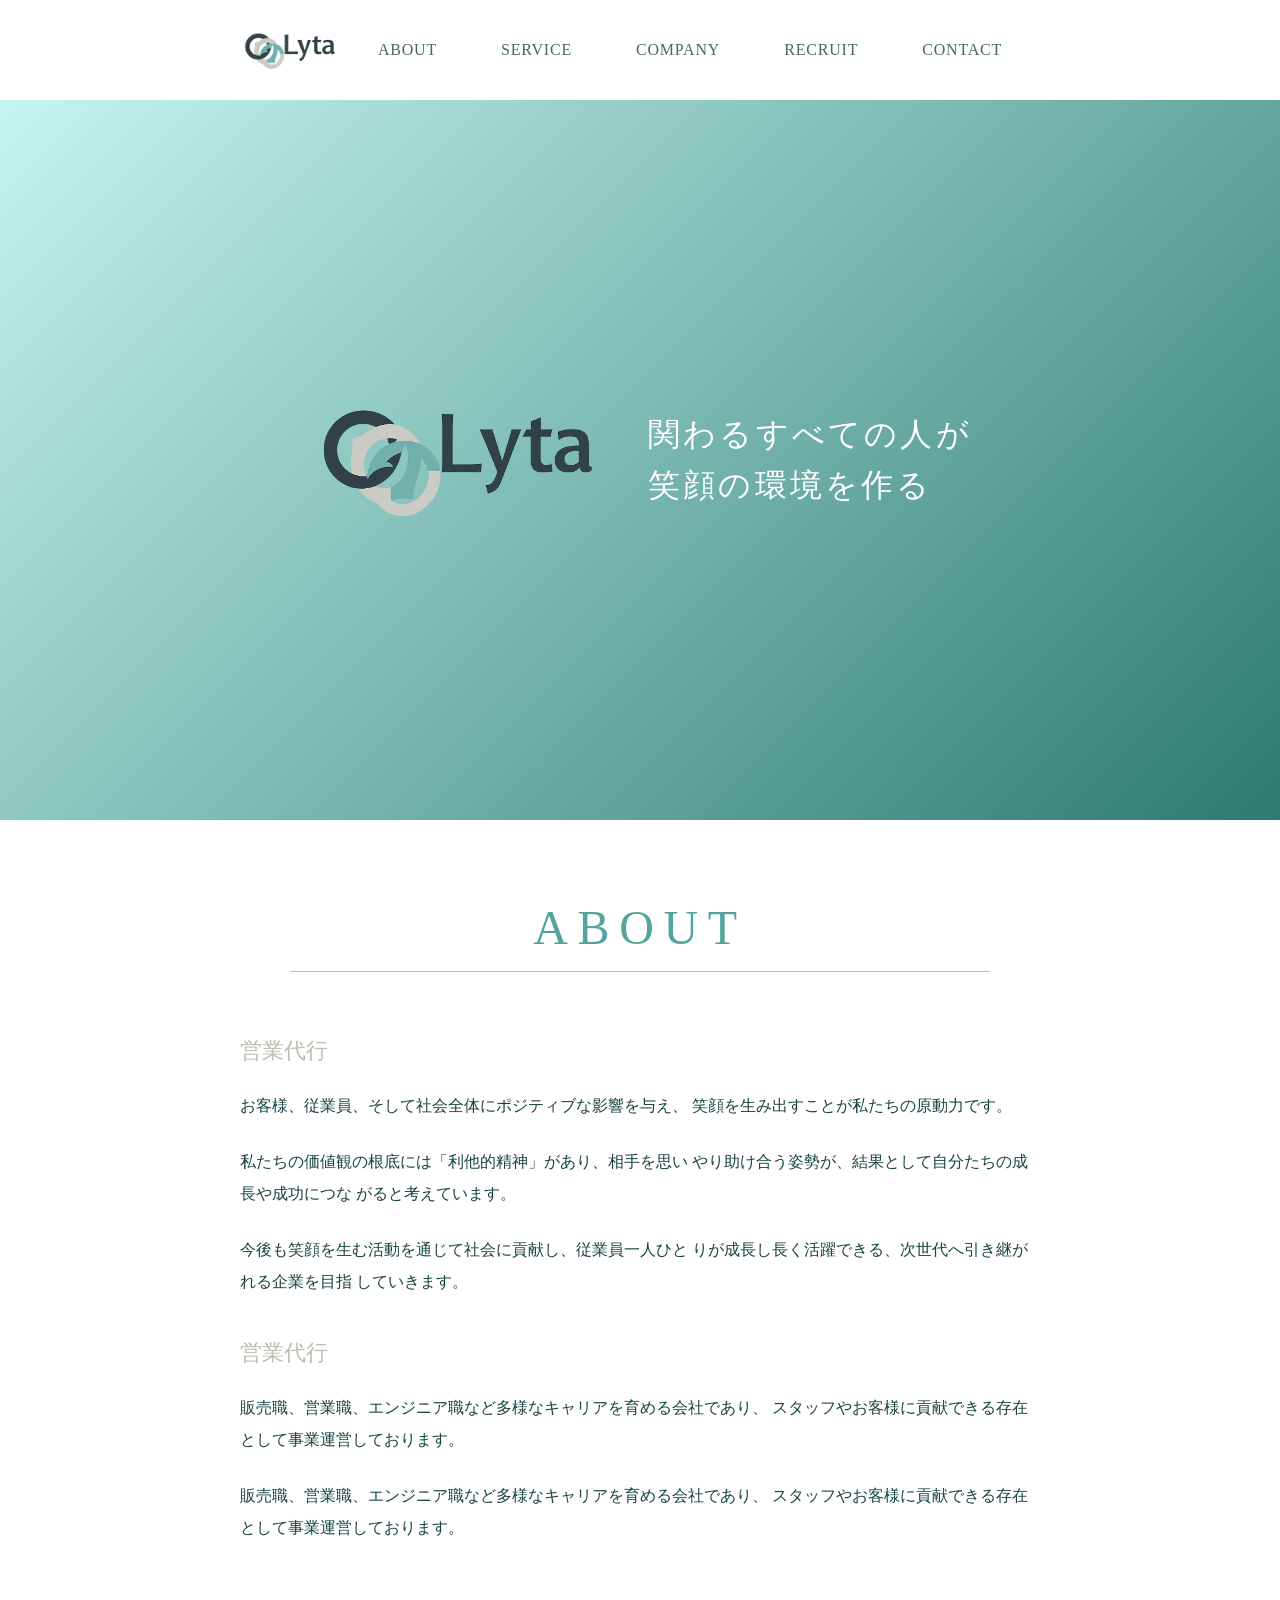
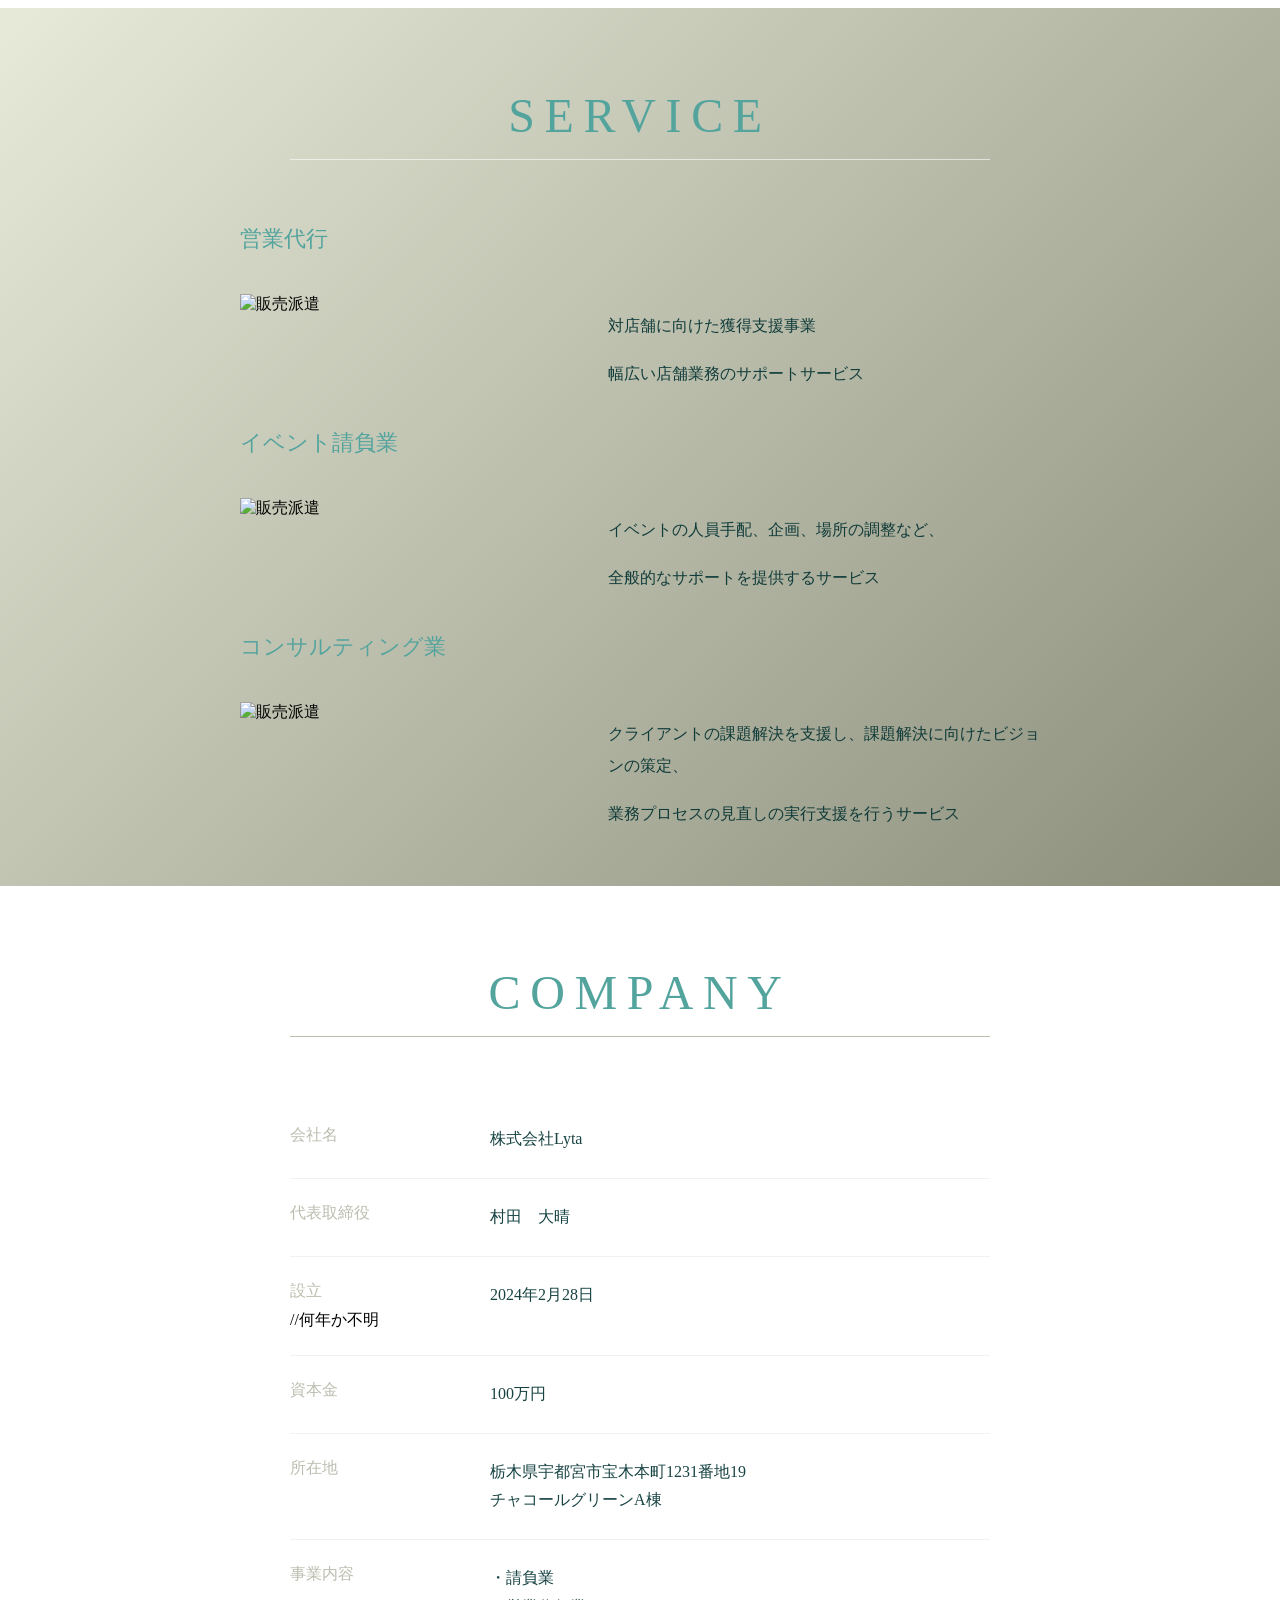
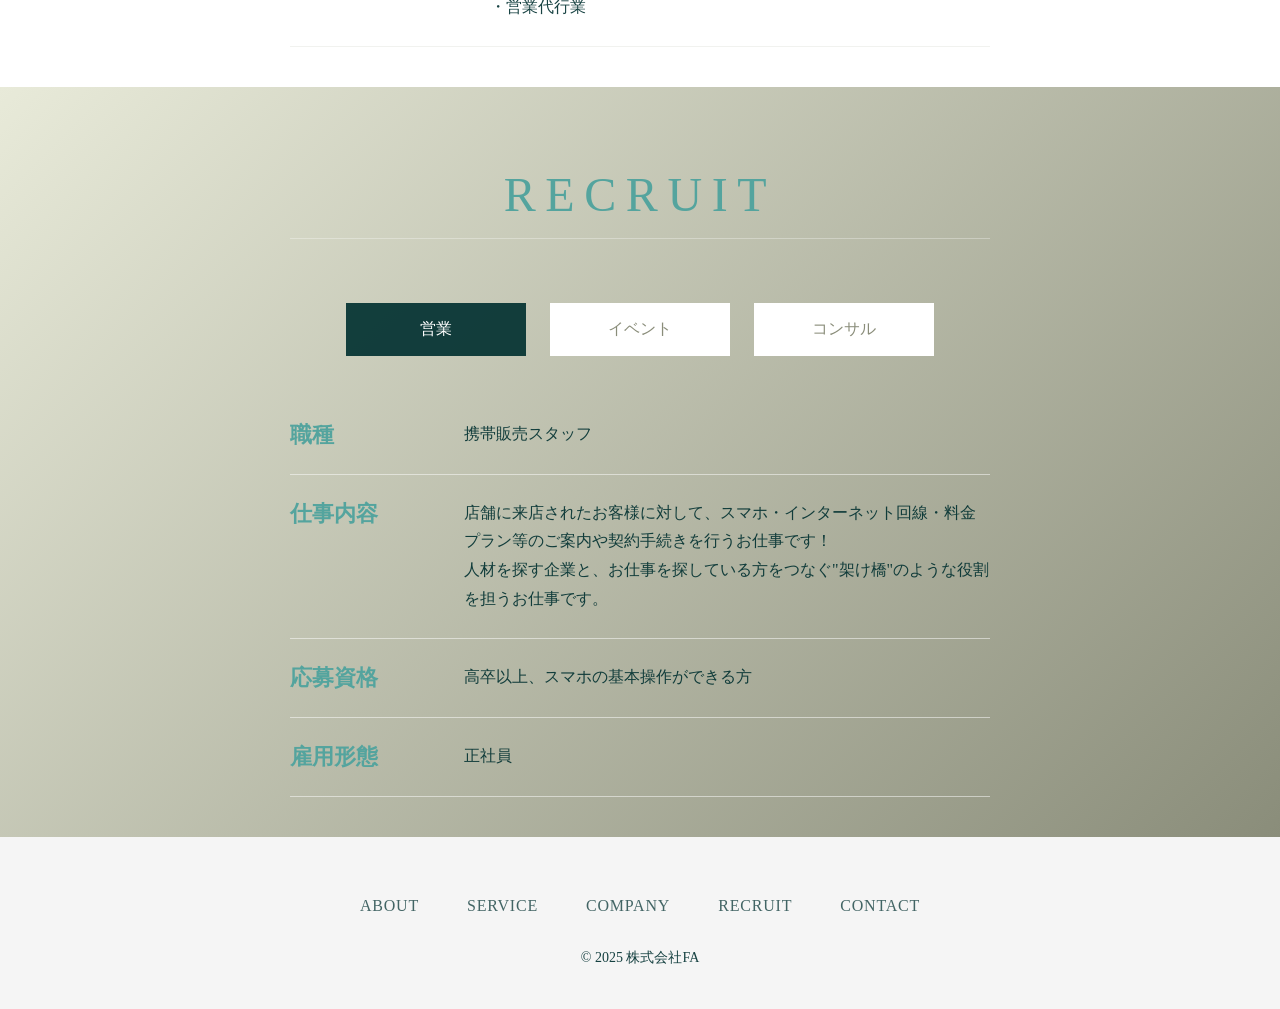
==== mizuki.html @ f55bad41 "色配置は完了 写真未配置 変更点を確認する必要あり" ====
<!DOCTYPE html>
<html lang="ja">

<head>
  <meta charset="UTF-8">
  <meta http-equiv="X-UA-Compatible" content="IE=edge">
  <meta name="viewport" content="width=device-width, initial-scale=1.0">

  <title>LPタイトル</title>
  <meta name="description" content="LPの説明文をここに記載">

  <!-- CSS -->
  <link rel="stylesheet" href="index.css">
  <!-- JS -->
  <script src="js/index.js" defer></script>
  <script src="mizuki.js" defer></script>
</head>

<body>

  <!-- ======================
       Header
  ====================== -->
  <header class="header">
    <div class="header-inner">
      <!-- ロゴ -->
      <div class="header-logo">
        <a href="#">
          <img src="assets/logoLyta.png" alt="FreeAgent">
        </a>
      </div>

      <!-- ナビゲーション -->
      <nav class="header-nav">
        <ul class="nav-list">
          <li><a href="#about">ABOUT</a></li>
          <li><a href="#service">SERVICE</a></li>
          <li><a href="#company">COMPANY</a></li>
          <li><a href="#recruit">RECRUIT</a></li>
          <li><a href="#contact">CONTACT</a></li>
        </ul>
      </nav>

    </div>
    <!-- ハンバーガーボタン（スマホ用） -->
    <button class="hamburger" aria-label="メニュー">
      <span></span>
      <span></span>
      <span></span>
    </button>

  </header>


  <!-- ======================
       Hero Section
       （メンバー担当）
  ====================== -->
  <section class="hero">
    <div class="hero-container">
      <div class="hero-logo">
        <img src="assets/logoLyta.png" alt="Lyta Logo">
      </div>
      <p class="hero-text">
        関わるすべての人が <br>笑顔の環境を作る
      </p>
    </div>
  </section>

  <!-- ======================
       About / Service
       （メンバー担当）
  ====================== -->

  <section class="about" id="about">
    <div class="about-inner">
      <h2 class="about-title">ABOUT</h2>
      <!--メッセージに変更するかも
        それかmessageセクションの追加かも-->
      <span class="about-line"></span>

      <!--company message-->

      <div class="about-text">
        <h3 class="about-subtitle">営業代行</h3>
        <p>
          お客様、従業員、そして社会全体にポジティブな影響を与え、
          笑顔を生み出すことが私たちの原動力です。
        </p>

        <p>
          私たちの価値観の根底には「利他的精神」があり、相手を思い
          やり助け合う姿勢が、結果として自分たちの成長や成功につな
          がると考えています。
        </p>

        <p>
          今後も笑顔を生む活動を通じて社会に貢献し、従業員一人ひと
          りが成長し長く活躍できる、次世代へ引き継がれる企業を目指
          していきます。
        </p>

        <h3 class="about-subtitle">営業代行</h3>
        <!--CEO message
          メッセージ欄はあるが、内容が書かれてになっている-->

        <p>
          販売職、営業職、エンジニア職など多様なキャリアを育める会社であり、
          スタッフやお客様に貢献できる存在として事業運営しております。
        </p>

        <p>
          販売職、営業職、エンジニア職など多様なキャリアを育める会社であり、
          スタッフやお客様に貢献できる存在として事業運営しております。
        </p>

      </div>
  </section>



  <!-- ======================
       Features
       （メンバー担当）
  ====================== -->
  <section class="service" id="service">
    <div class="service-inner">

      <h2 class="service-title">SERVICE</h2>
      <span class="service-line"></span>

      <h3 class="service-subtitle">営業代行</h3>

      <!-- 見出し① -->
      <div class="service-item">
        <div class="service-image">
          <img src="assets/service-sales.jpg" alt="販売派遣">
        </div>
        <div class="service-content">
          <p>対店舗に向けた獲得支援事業</p>
          <p>幅広い店舗業務のサポートサービス</p>
        </div>
      </div>

      <h3 class="service-subtitle">イベント請負業</h3>

      <!-- 販売派遣② -->
      <div class="service-item">
        <div class="service-image">
          <img src="assets/service-sales.jpg" alt="販売派遣">
        </div>
        <div class="service-content">
          <p>イベントの人員手配、企画、場所の調整など、</p>
          <p>全般的なサポートを提供するサービス</p>
        </div>
      </div>

      <h3 class="service-subtitle">コンサルティング業</h3>

      <!-- 販売派遣③ -->
      <div class="service-item">
        <div class="service-image">
          <img src="assets/service-sales.jpg" alt="販売派遣">
        </div>
        <div class="service-content">
          <p>クライアントの課題解決を支援し、課題解決に向けたビジョンの策定、</p>
          <p>業務プロセスの見直しの実行支援を行うサービス</p>
        </div>
      </div>

    </div>
  </section>

  <section class="company" id="company">
    <div class="company-inner">

      <!-- タイトル -->
      <h2 class="company-title">COMPANY</h2>
      <span class="company-line"></span>

      <!-- 会社概要リスト -->
      <dl class="company-list">

        <div class="company-row">
          <dt>会社名</dt>
          <dd>株式会社Lyta</dd>
        </div>

        <div class="company-row">
          <dt>代表取締役</dt>
          <dd>村田　大晴</dd>
        </div>

        <div class="company-row">
          <dt>設立</dt>
          <dd>2024年2月28日</dd> //何年か不明
        </div>

        <div class="company-row">
          <dt>資本金</dt>
          <dd>100万円</dd>
        </div>

        <div class="company-row">
          <dt>所在地</dt>
          <dd>
            栃木県宇都宮市宝木本町1231番地19<br>
            チャコールグリーンA棟
          </dd>
        </div>

        <div class="company-row">
          <dt>事業内容</dt>
          <dd>
            ・請負業<br>
            ・営業代行業
          </dd>
        </div>

      </dl>

    </div>
  </section>




  <!-- ======================
       Flow / Steps
       （メンバー担当）
  ====================== -->
  <section class="recruit" id="recruit">
    <div class="recruit-inner">
      <!-- タイトル -->
      <h2 class="recruit-title">RECRUIT</h2>
      <span class="recruit-line"></span>

      <!-- ボタングループ -->
      <div class="recruit-buttons">
        <button class="recruit-btn is-active" data-target="sales">営業</button>
        <button class="recruit-btn" data-target="coordinator">イベント</button>
        <button class="recruit-btn" data-target="engineer">コンサル</button>
      </div>

      <!-- コンテンツエリア -->
      <div class="recruit-content">
        <!-- 携帯販売スタッフ -->
        <div class="recruit-item is-active" data-content="sales">
          <div class="recruit-info-row">
            <div class="recruit-label">職種</div>
            <div class="recruit-text">携帯販売スタッフ</div>
          </div>
          <div class="recruit-info-row">
            <div class="recruit-label">仕事内容</div>
            <div class="recruit-text">
              店舗に来店されたお客様に対して、スマホ・インターネット回線・料金プラン等のご案内や契約手続きを行うお仕事です！<br>
              人材を探す企業と、お仕事を探している方をつなぐ"架け橋"のような役割を担うお仕事です。
            </div>
          </div>
          <div class="recruit-info-row">
            <div class="recruit-label">応募資格</div>
            <div class="recruit-text">高卒以上、スマホの基本操作ができる方</div>
          </div>
          <div class="recruit-info-row">
            <div class="recruit-label">雇用形態</div>
            <div class="recruit-text">正社員</div>
          </div>
        </div>

        <!-- 人材コーディネーター -->
        <div class="recruit-item" data-content="coordinator">
          <div class="recruit-info-row">
            <div class="recruit-label">職種</div>
            <div class="recruit-text">人材コーディネーター</div>
          </div>
          <div class="recruit-info-row">
            <div class="recruit-label">仕事内容</div>
            <div class="recruit-text">
              企業の「こんな人がほしい！」というニーズをヒアリングし、それに合った弊社の登録スタッフと面談。<br>
              人材を探す企業と、お仕事を探している方をつなぐ"架け橋"のような役割を担うお仕事です。
            </div>
          </div>
          <div class="recruit-info-row">
            <div class="recruit-label">応募資格</div>
            <div class="recruit-text">高卒以上、未経験の方大歓迎</div>
          </div>
          <div class="recruit-info-row">
            <div class="recruit-label">雇用形態</div>
            <div class="recruit-text">正社員</div>
          </div>
        </div>

        <!-- 未経験エンジニア -->
        <div class="recruit-item" data-content="engineer">
          <div class="recruit-info-row">
            <div class="recruit-label">職種</div>
            <div class="recruit-text">未経験エンジニア</div>
          </div>
          <div class="recruit-info-row">
            <div class="recruit-label">仕事内容</div>
            <div class="recruit-text">
              まずは約6か月のエンジニア研修からスタートし、研修終了後は各クライアント先にホームページ制作やシステム開発などのWebエンジニア業務を行っていただきます。
            </div>
          </div>
          <div class="recruit-info-row">
            <div class="recruit-label">応募資格</div>
            <div class="recruit-text">高卒以上、未経験の方大歓迎</div>
          </div>
          <div class="recruit-info-row">
            <div class="recruit-label">雇用形態</div>
            <div class="recruit-text">正社員</div>
          </div>
        </div>
      </div>
    </div>
  </section>


  <!-- ======================
       Contact
  ====================== -->
  <section class="contact" id="contact">
    <form action="php/contact.php" method="post">
      <!-- フォーム要素 -->
    </form>
  </section>


  <!-- ======================
       Footer
  ====================== -->
  <footer class="footer">
    <div class="footer-inner">
      <!-- フッターナビゲーション -->
      <nav class="footer-nav">
        <ul class="footer-nav-list">
          <li><a href="#about">ABOUT</a></li>
          <li><a href="#service">SERVICE</a></li>
          <li><a href="#company">COMPANY</a></li>
          <li><a href="#recruit">RECRUIT</a></li>
          <li><a href="#contact">CONTACT</a></li>
        </ul>
      </nav>
      <!-- コピーライト -->
      <p class="footer-copyright">© 2025 株式会社FA</p>
    </div>
  </footer>


</body>

</html>
---- index.css ----
.header {
    width: 100%;
    background-color: #ffffff;
    position: sticky;
    top: 0;
    z-index: 1000;
}

/* ===== 基本（PC） ===== */
.hamburger {
    display: none;
    background: none;
    border: none;
    cursor: pointer;
    padding: 0;
}

.header-inner {
    max-width: 800px;
    margin: 0 auto;
    padding: 0% 24px;

    display: grid;
    align-items: center;
    grid-template-columns: auto 1fr auto;
}

.header-logo {
    justify-self: start;
}

.header-logo img {
    display: block;
    width: 100px;
    height: auto;
}

.header-nav {
    justify-self: center;
}

.nav-list {
    display: flex;
    align-items: center;
    gap: 0;
    list-style: none;
    margin: 0;
    padding: 0;
}

.nav-list li {
    padding: 0 32px;
}

.nav-list a {
    color: #003030ba;
    text-decoration: none;
    font-size: 16px;
    font-weight: 400;
    letter-spacing: 0.05em;
    transition: color 0.3s ease;
}

.nav-list a:hover {
    color: #000000;
}


.hamburger span {
    display: block;
    width: 24px;
    height: 2px;
    background-color: #003030ba;
    margin: 6px 0;
    transition: all 0.3s ease;
}

.hamburger.is-open span:nth-child(1) {
  transform: translateY(8px) rotate(45deg);
}

.hamburger.is-open span:nth-child(2) {
  opacity: 0;
}

.hamburger.is-open span:nth-child(3) {
  transform: translateY(-8px) rotate(-45deg);
}

/* ===== モバイル対応 ===== */

@media screen and (max-width: 768px) {
    .header-nav {
        display: none;
    }

    .hamburger {
        display: block;
        position: absolute;
        top: 50%;
        right: 24px;
        transform: translateY(-50%);
        z-index: 1000;
    }

    .header-nav.is-open {
        display: block;
        position: absolute;
        top: 100%;
        left: 0;
        width: 100%;
        min-height: calc(100vh - 100%);
        background-color: #ffffff;
        overflow-y: auto;
        z-index: 999;
    }

    .nav-list {
        flex-direction: column;
        gap: 0;
        padding: 0 24px 24px 24px;
        text-align: center;
        align-items: center;
    }

    .nav-list li {
        padding: 0;
        width: 80%;
        border-bottom: 1px solid #003030ba;
    }

    .nav-list li:last-child {
        border-bottom: none;
    }

    .nav-list li a {
        display: block;
        padding: 16px 0;
        transition: color 0.3s ease;
    }

    .nav-list li a:hover {
        color: #000000;
    }
}

/* Global Reset for Margin (Optional but recommended for full width) */
html {
    scroll-behavior: smooth;
}

body {
    margin: 0;
    padding: 0;
}

/* セクションのスクロール位置調整（ヘッダー分のオフセット） */
section {
    scroll-margin-top: 80px;
}

.hero {
    width: 100%;
    /* PC height default */
    height: 80vh;
    /* Gradient Background - approximating the screenshot */
    background: linear-gradient(135deg, #c5f5ef 0%, #2d7a71 100%);

    display: flex;
    justify-content: center;
    align-items: center;
    box-sizing: border-box;
}

.hero-container {
    display: flex;
    align-items: center;
    justify-content: center;
    gap: 40px;
    /* Space between logo and text */
    max-width: 800px;
    width: 100%;
    padding: 0 20px;
}

.hero-logo img {
    display: block;
    width: 300px;
    height: auto;
}


.hero-text {
    color: #fff;
    font-family: "Yu Mincho", "YuMincho", "Hiragino Mincho ProN", serif;
    font-size: 2rem;
    font-weight: 500;
    line-height: 1.6;
    letter-spacing: 0.1em;
}

/* Mobile Logic */
@media screen and (max-width: 768px) {
    .hero {
        height: 40vh;
        /* Request: Mobile 40% height */
    }

    .hero-container {
        flex-direction: row;
        gap: 20px;
        text-align: left;
        align-items: center;
        justify-content: space-between;
    }

    .hero-logo {
        flex: 0 0 auto;
    }

    .hero-logo img {
        width: 200px;
    }

    .hero-text {
        flex: 1;
        font-size: 1.8rem;
    }
}

/* =========================
   About Section
========================= */

.about {
  padding: 40px;
  background-color: #ffffff;
}

.about-inner {
  max-width: 800px;
  margin: 0 auto;
  padding: 0 24px;
}

.about-title {
  font-size: 48px;
  font-weight: 400;
  letter-spacing: 0.2em;
  color: #54a49e;
  margin-bottom: 16px;
  font-family: "Times New Roman", serif;
  text-align: center;
}

.about-line {
  display: block;
  width: 100%;
  max-width: 700px;
  height: 1px;
  background-color: #bbbeaf;
  margin: 0 auto 64px;
}

.about-text p {
  font-size: 16px;
  line-height: 2;
  color: #003030e8;
  margin-bottom: 24px;
}

.about-subtitle {
  font-size: 22px;
  font-weight: 500;
  color: #bbbeaf;
  margin-bottom: 24px;
  margin-top: 40px;
}

/* =========================
   Mobile_about
========================= */

@media screen and (max-width: 768px) {
  .about {
    padding: 20px;
  }

  .about-title {
    font-size: 36px;
  }

  .about-line {
    margin-bottom: 32px;
  }

  .about-text p {
    font-size: 15px;
    line-height: 1.9;
  }

  .about-subtitle {
    font-size: 20px;
    margin-bottom: 20px;
    margin-top: 32px;
  }
}

/* =========================
   SERVICE
========================= */

.service {
  background: linear-gradient(135deg, #e8ead9 0%, #8a8d7a 100%);
  padding: 40px;
}

.service-inner {
  max-width: 800px;
  margin: 0 auto;
  padding: 0 24px;
}

/* SERVICE タイトル */
.service-title {
  font-size: 48px;
  font-family: "Times New Roman", serif;
  font-weight: 400;
  letter-spacing: 0.2em;
  color: #54a49e;
  margin-bottom: 16px;
  text-align: center;
}

/* タイトル直下の細い線（重要） */
.service-line {
  display: block;
  width: 100%;
  max-width: 700px;
  height: 1px;
  background-color: rgba(255, 255, 255, 0.6);
  margin: 0 auto 64px;
}

/* サブタイトル */
.service-subtitle {
  font-size: 22px;
  font-weight: 500;
  color: #54a49e;
  margin-bottom: 40px;
}

/* =========================
   テキストブロック
========================= */

.service-item {
  display: flex;
  align-items: flex-start;
  gap: 48px;
}

/* 画像 */
.service-image {
  flex: 0 0 320px;
}

.service-image img {
  width: 100%;
  height: auto;
  display: block;
}

/* テキスト */
.service-content {
  color: #003030e8;
}

.service-content p {
  font-size: 16px;
  line-height: 2;
  margin-bottom: 16px;
}

/* =========================
   Mobile_service
========================= */

@media screen and (max-width: 768px) {
  .service {
    padding: 20px;
  }

  .service-title {
    font-size: 36px;
  }

  .service-line {
    margin-bottom: 32px;
  }

  .service-subtitle {
    font-size: 20px;
    margin-bottom: 24px;
  }

  .service-item {
    flex-direction: column;
    gap: 24px;
  }

  .service-image {
    flex: none;
    width: 100%;
  }

  .service-content p {
    font-size: 15px;
    line-height: 1.9;
  }
}

/* =========================
   Company Section
========================= */

.company {
  background-color: #ffffff;
  padding: 40px;
}

.company-inner {
  max-width: 800px;
  margin: 0 auto;
  padding: 0 24px;
}

/* タイトル */
.company-title {
  font-size: 48px;
  font-family: "Times New Roman", serif;
  font-weight: 400;
  letter-spacing: 0.2em;
  color: #54a49e;
  margin-bottom: 16px;
  text-align: center;
}

/* タイトル下の線 */
.company-line {
  display: block;
  width: 100%;
  max-width: 700px;
  height: 1px;
  background-color: #bbbeaf;
  margin: 0 auto 64px;
}

/* 会社概要リスト */
.company-list {
  margin: 0 auto;
  padding: 0;
  max-width: 700px;
}

.company-row {
  display: grid;
  grid-template-columns: 200px 1fr;
  padding: 24px 0;
  border-bottom: 1px solid rgba(187, 190, 175, 0.2);
}

.company-row dt {
  color: #bbbeaf;
  font-weight: 500;
}

.company-row dd {
  margin: 0;
  line-height: 1.8;
  color: #003030e8;
}

/* =========================
   Mobile_company
========================= */
@media screen and (max-width: 768px) {
  .company {
    padding: 20px;
  }

  .company-title {
    font-size: 36px;
  }

  .company-line {
    margin-bottom: 40px;
  }

  .company-row {
    grid-template-columns: 1fr;
    gap: 8px;
  }

  .company-row dt {
    font-size: 14px;
  }

  .company-row dd {
    font-size: 15px;
  }
}

/* =========================
   Recruit Section
========================= */

.recruit {
  background: linear-gradient(135deg, #e8ead9 0%, #8a8d7a 100%);
  padding: 40px;
}

.recruit-inner {
  max-width: 800px;
  margin: 0 auto;
  padding: 0 24px;
}

/* タイトル */
.recruit-title {
  font-size: 48px;
  font-family: "Times New Roman", serif;
  font-weight: 400;
  letter-spacing: 0.2em;
  color: #54a49e;
  margin-bottom: 16px;
  text-align: center;
}

/* タイトル下の線 */
.recruit-line {
  display: block;
  width: 100%;
  max-width: 700px;
  height: 1px;
  background-color: rgba(255, 255, 255, 0.3);
  margin: 0 auto 64px;
}

/* ボタングループ */
.recruit-buttons {
  display: flex;
  justify-content: center;
  gap: 24px;
  margin-bottom: 64px;
}

/* ボタン共通スタイル */
.recruit-btn {
  padding: 16px 32px;
  font-size: 16px;
  font-weight: 500;
  border: none;
  cursor: pointer;
  transition: all 0.3s ease;
  background-color: #ffffff;
  color: #8a8d7a;
  min-width: 180px;
}

.recruit-btn:hover {
  opacity: 0.8;
}

/* アクティブなボタン */
.recruit-btn.is-active {
  background-color: #003030e8;
  color: #ffffff;
}

/* コンテンツエリア */
.recruit-content {
  color: #003030e8;
  max-width: 700px;
  margin: 0 auto;
}

/* 各職種コンテンツ（デフォルトで非表示） */
.recruit-item {
  display: none;
}

/* アクティブなコンテンツ */
.recruit-item.is-active {
  display: block;
}

/* 情報行 */
.recruit-info-row {
  display: grid;
  grid-template-columns: 150px 1fr;
  padding: 24px 0;
  border-bottom: 1px solid rgba(255, 255, 255, 0.5);
  gap: 24px;
}

.recruit-info-row:first-child {
  padding-top: 0;
}

.recruit-label {
  font-weight: 700;
  font-size: 22px;
  color: #54a49e;
}

.recruit-text {
  line-height: 1.8;
  color: #003030e8;
}

/* =========================
   Mobile_recruit
========================= */
@media screen and (max-width: 768px) {
  .recruit {
    padding: 20px;
  }

  .recruit-title {
    font-size: 36px;
  }

  .recruit-line {
    margin-bottom: 40px;
  }

  .recruit-buttons {
    flex-wrap: wrap;
    gap: 12px;
    margin-bottom: 40px;
  }

  .recruit-btn {
    flex: 1;
    min-width: auto;
    font-size: 13px;
    padding: 12px 16px;
  }

  .recruit-info-row {
    grid-template-columns: 1fr;
    gap: 8px;
    padding: 20px 0;
  }

  .recruit-label {
    font-size: 18px;
  }

  .recruit-text {
    font-size: 15px;
  }
}

.contact {}

/* =========================
   Footer Section
========================= */

.footer {
  background-color: #f5f5f5;
  padding: 60px 0 40px;
}

.footer-inner {
  max-width: 800px;
  margin: 0 auto;
  padding: 0 24px;
  text-align: center;
}

/* フッターナビゲーション */
.footer-nav {
  margin-bottom: 32px;
}

.footer-nav-list {
  display: flex;
  justify-content: center;
  align-items: center;
  gap: 48px;
  list-style: none;
  margin: 0;
  padding: 0;
}

.footer-nav-list a {
  color: #003030ba;
  text-decoration: none;
  font-size: 16px;
  font-weight: 500;
  letter-spacing: 0.05em;
  transition: opacity 0.3s ease;
}

.footer-nav-list a:hover {
  opacity: 0.7;
}

/* コピーライト */
.footer-copyright {
  color: #003030e8;
  font-size: 14px;
  margin: 0;
  line-height: 1.6;
}

/* =========================
   Mobile_footer
========================= */
@media screen and (max-width: 768px) {
  .footer {
    padding: 20px 0 20px;
  }

  .footer-nav-list {
    flex-direction: column;
    gap: 20px;
  }

  .footer-nav-list a {
    font-size: 15px;
  }

  .footer-copyright {
    font-size: 13px;
  }
}
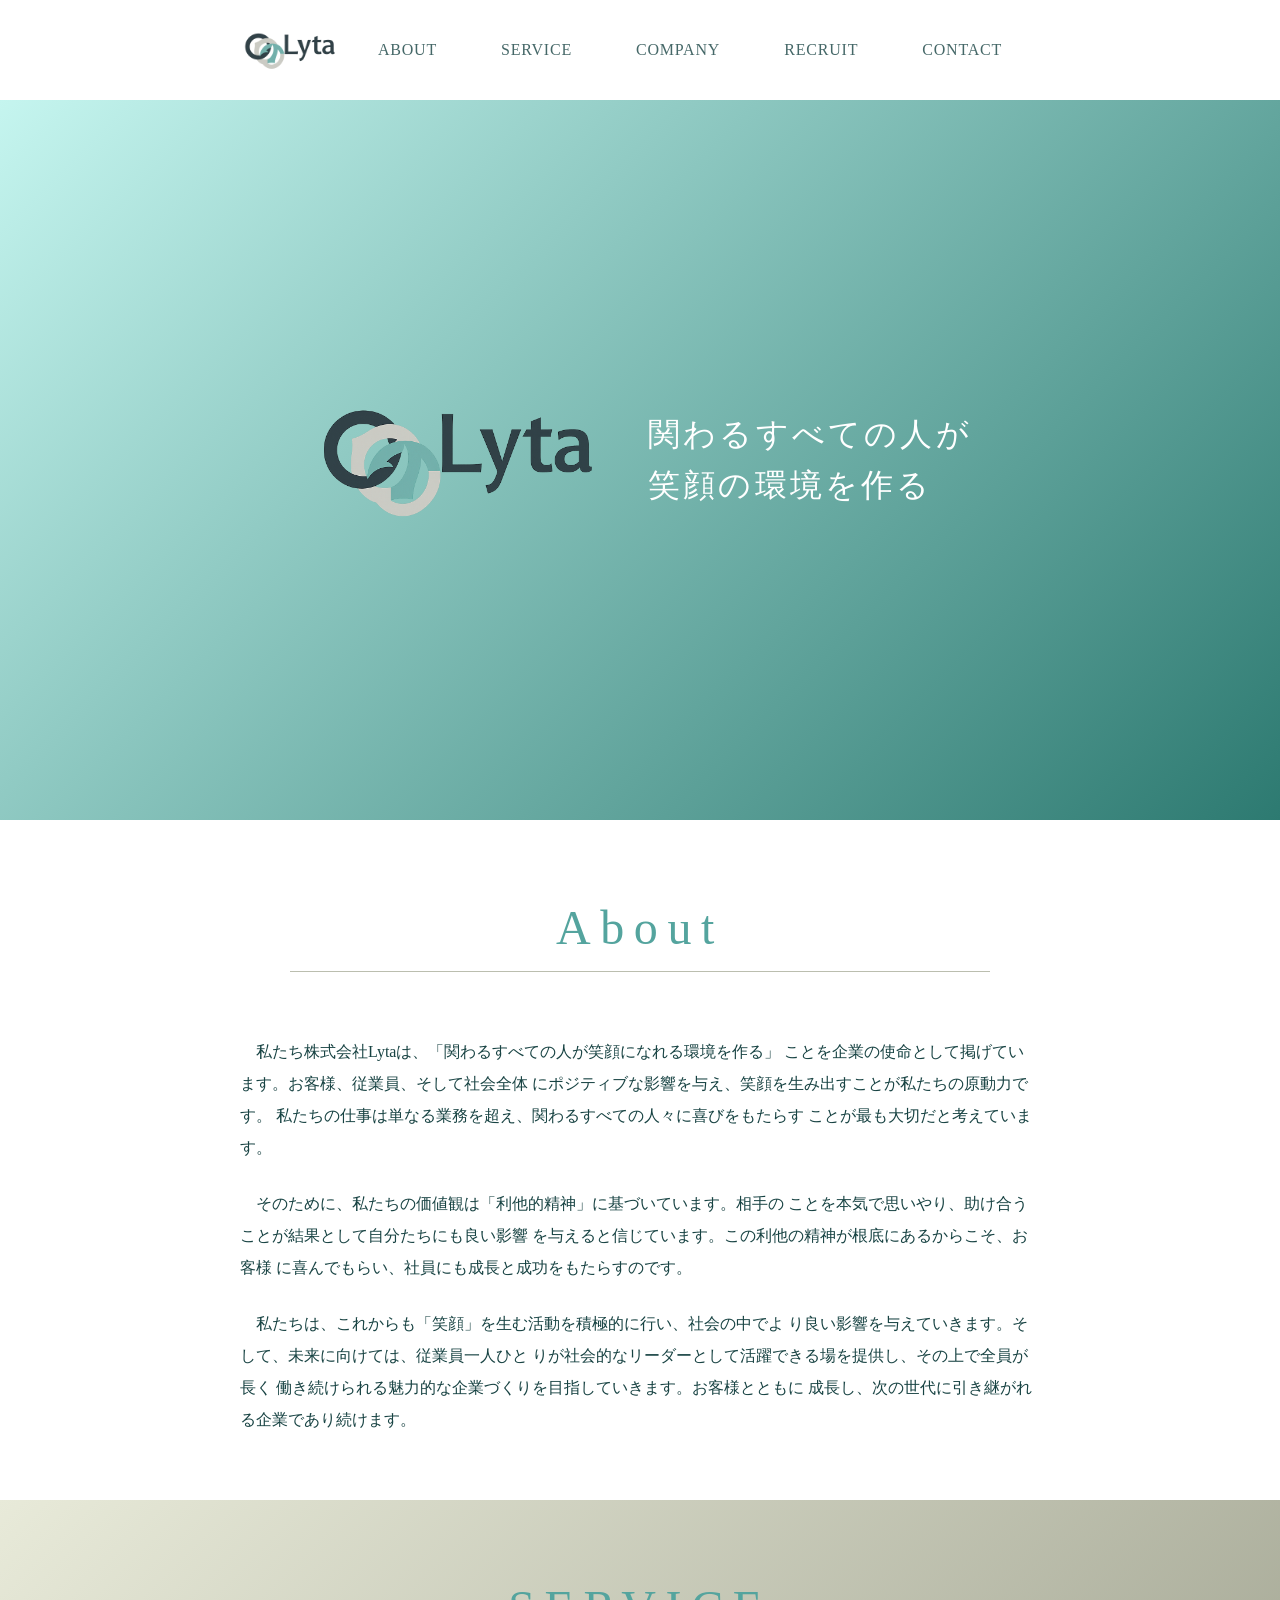
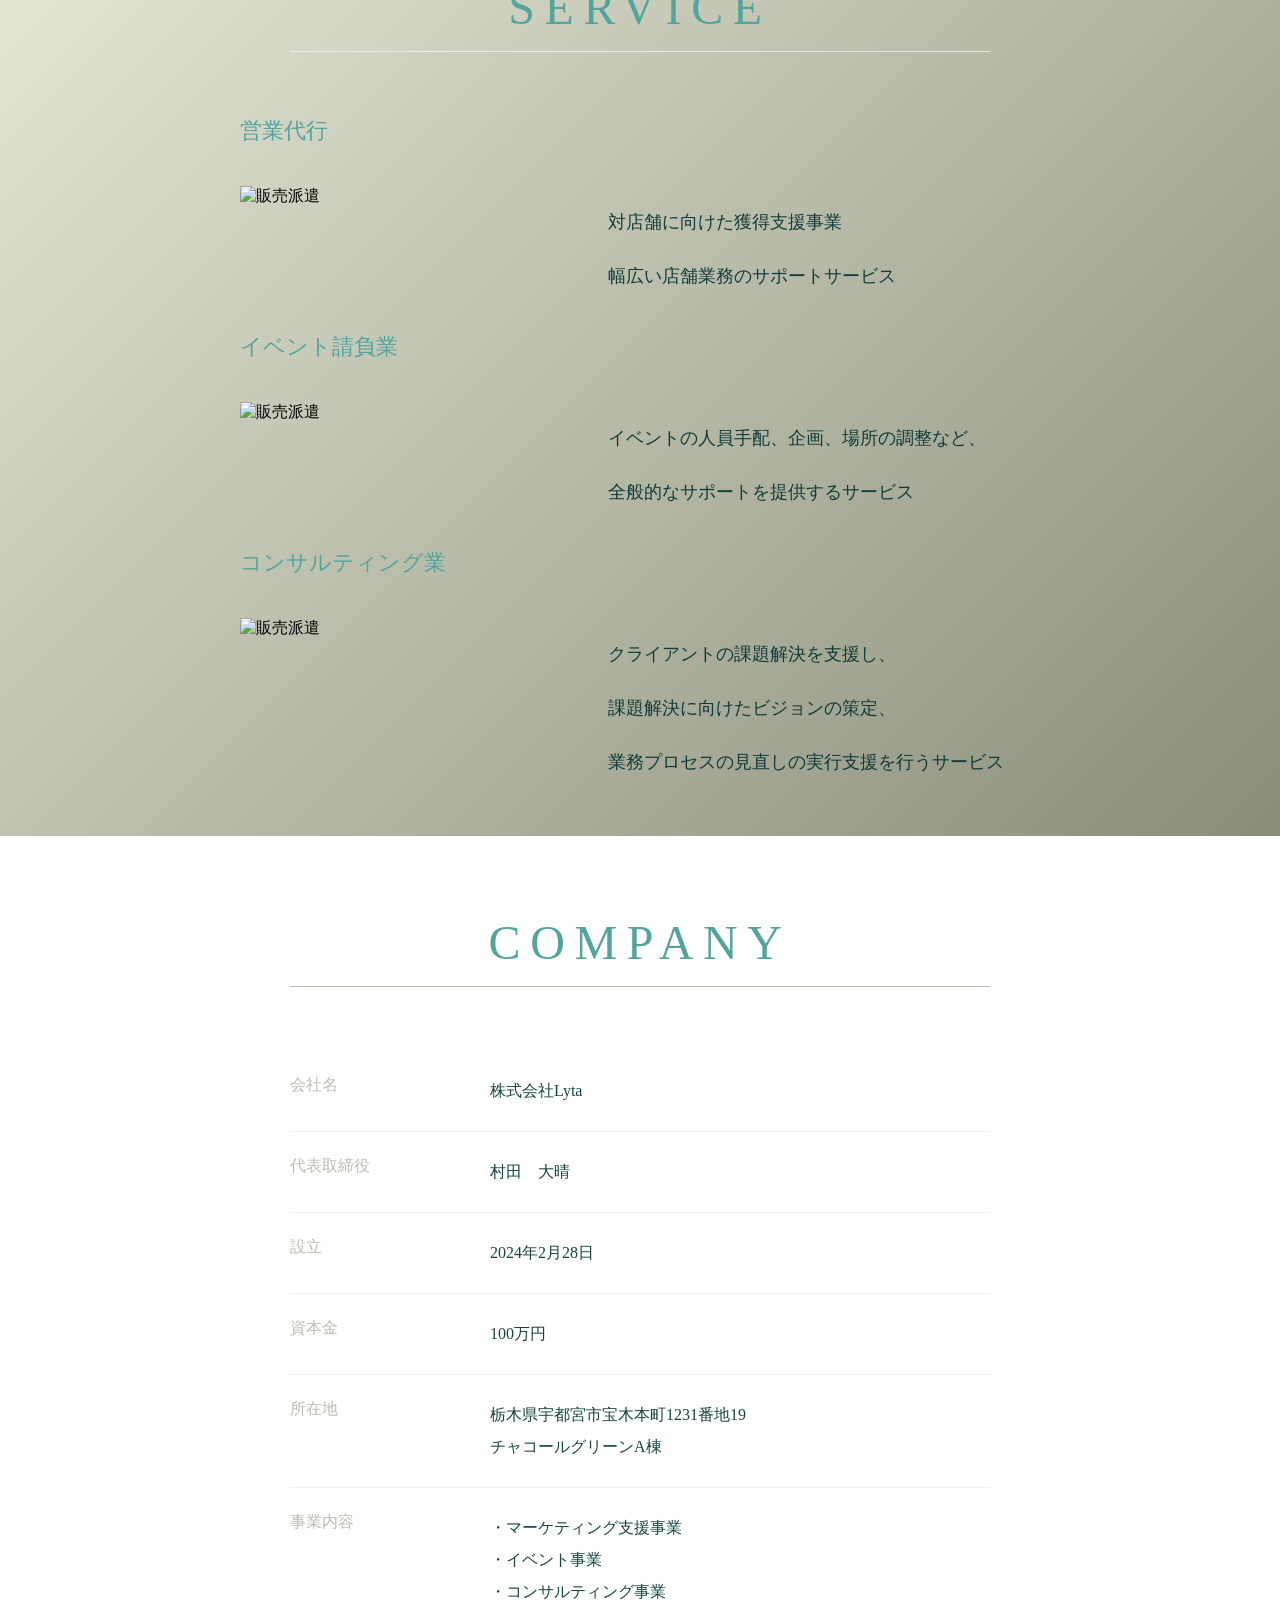
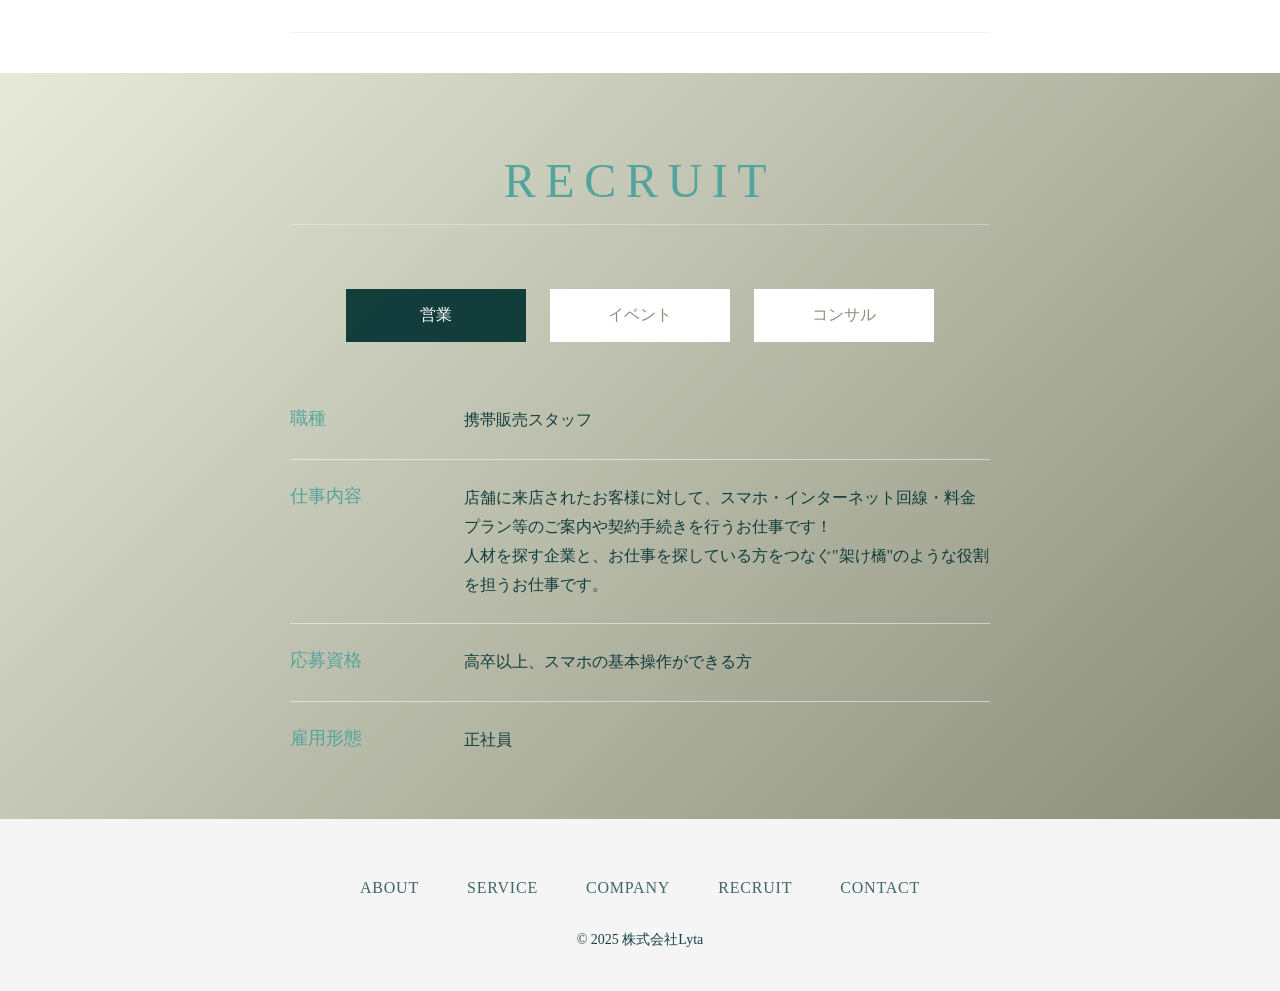
==== commit debd06b3: "担当箇所終了 画像の配置、微調整あり ダブルチェックする必要あり" ====
--- a/mizuki.html
+++ b/mizuki.html
@@ -74,44 +74,32 @@
 
   <section class="about" id="about">
     <div class="about-inner">
-      <h2 class="about-title">ABOUT</h2>
-      <!--メッセージに変更するかも
-        それかmessageセクションの追加かも-->
+      <h2 class="about-title">About</h2>
+
       <span class="about-line"></span>
 
-      <!--company message-->
-
       <div class="about-text">
-        <h3 class="about-subtitle">営業代行</h3>
         <p>
-          お客様、従業員、そして社会全体にポジティブな影響を与え、
-          笑顔を生み出すことが私たちの原動力です。
+          　私たち株式会社Lytaは、「関わるすべての人が笑顔になれる環境を作る」
+          ことを企業の使命として掲げています。お客様、従業員、そして社会全体
+          にポジティブな影響を与え、笑顔を生み出すことが私たちの原動力です。
+          私たちの仕事は単なる業務を超え、関わるすべての人々に喜びをもたらす
+          ことが最も大切だと考えています。
         </p>
 
         <p>
-          私たちの価値観の根底には「利他的精神」があり、相手を思い
-          やり助け合う姿勢が、結果として自分たちの成長や成功につな
-          がると考えています。
+          　そのために、私たちの価値観は「利他的精神」に基づいています。相手の
+          ことを本気で思いやり、助け合うことが結果として自分たちにも良い影響
+          を与えると信じています。この利他の精神が根底にあるからこそ、お客様
+          に喜んでもらい、社員にも成長と成功をもたらすのです。
         </p>
 
         <p>
-          今後も笑顔を生む活動を通じて社会に貢献し、従業員一人ひと
-          りが成長し長く活躍できる、次世代へ引き継がれる企業を目指
-          していきます。
-        </p>
-
-        <h3 class="about-subtitle">営業代行</h3>
-        <!--CEO message
-          メッセージ欄はあるが、内容が書かれてになっている-->
-
-        <p>
-          販売職、営業職、エンジニア職など多様なキャリアを育める会社であり、
-          スタッフやお客様に貢献できる存在として事業運営しております。
-        </p>
-
-        <p>
-          販売職、営業職、エンジニア職など多様なキャリアを育める会社であり、
-          スタッフやお客様に貢献できる存在として事業運営しております。
+          　私たちは、これからも「笑顔」を生む活動を積極的に行い、社会の中でよ
+          り良い影響を与えていきます。そして、未来に向けては、従業員一人ひと
+          りが社会的なリーダーとして活躍できる場を提供し、その上で全員が長く
+          働き続けられる魅力的な企業づくりを目指していきます。お客様とともに
+          成長し、次の世代に引き継がれる企業であり続けます。
         </p>
 
       </div>
@@ -150,7 +138,7 @@
           <img src="assets/service-sales.jpg" alt="販売派遣">
         </div>
         <div class="service-content">
-          <p>イベントの人員手配、企画、場所の調整など、</p>
+          <p>イベントの人員手配、企画、<br class="sp-only">場所の調整など、</p>
           <p>全般的なサポートを提供するサービス</p>
         </div>
       </div>
@@ -163,7 +151,8 @@
           <img src="assets/service-sales.jpg" alt="販売派遣">
         </div>
         <div class="service-content">
-          <p>クライアントの課題解決を支援し、課題解決に向けたビジョンの策定、</p>
+          <p>クライアントの課題解決を支援し、</p>
+          <p>課題解決に向けたビジョンの策定、</p>
           <p>業務プロセスの見直しの実行支援を行うサービス</p>
         </div>
       </div>
@@ -193,7 +182,7 @@
 
         <div class="company-row">
           <dt>設立</dt>
-          <dd>2024年2月28日</dd> //何年か不明
+          <dd>2024年2月28日</dd> 
         </div>
 
         <div class="company-row">
@@ -212,8 +201,9 @@
         <div class="company-row">
           <dt>事業内容</dt>
           <dd>
-            ・請負業<br>
-            ・営業代行業
+            ・マーケティング支援事業<br>
+            ・イベント事業<br>
+            ・コンサルティング事業
           </dd>
         </div>
 
@@ -342,7 +332,7 @@
         </ul>
       </nav>
       <!-- コピーライト -->
-      <p class="footer-copyright">© 2025 株式会社FA</p>
+      <p class="footer-copyright">© 2025 株式会社Lyta</p>
     </div>
   </footer>
 
--- a/index.css
+++ b/index.css
@@ -1,8 +1,7 @@
 .header {
     width: 100%;
     background-color: #ffffff;
-    position: sticky;
-    top: 0;
+    position: relative;
     z-index: 1000;
 }
 
@@ -90,6 +89,11 @@
 /* ===== モバイル対応 ===== */
 
 @media screen and (max-width: 768px) {
+    .header {
+        position: sticky;
+        top: 0;
+    }
+
     .header-nav {
         display: none;
     }
@@ -159,6 +163,17 @@
     scroll-margin-top: 80px;
 }
 
+/* スマホ専用改行 */
+.sp-only {
+    display: none;
+}
+
+@media screen and (max-width: 768px) {
+    .sp-only {
+        display: inline;
+    }
+}
+
 .hero {
     width: 100%;
     /* PC height default */
@@ -208,10 +223,11 @@
 
     .hero-container {
         flex-direction: row;
-        gap: 20px;
+        gap: 16px;
         text-align: left;
         align-items: center;
-        justify-content: space-between;
+        justify-content: flex-start;
+        padding: 0 20px;
     }
 
     .hero-logo {
@@ -219,12 +235,14 @@
     }
 
     .hero-logo img {
-        width: 200px;
+        width: 140px;
     }
 
     .hero-text {
         flex: 1;
-        font-size: 1.8rem;
+        font-size: 1.05rem;
+        margin-top: 0;
+        line-height: 1.5;
     }
 }
 
@@ -277,6 +295,32 @@
   margin-top: 40px;
 }
 
+.founder-content {
+  display: flex;
+  gap: 24px;
+  align-items: flex-start;
+  margin: 24px 0;
+}
+
+.founder-photo {
+  flex-shrink: 0;
+}
+
+.founder-photo img {
+  width: 150px;
+  height: 200px;
+  object-fit: cover;
+  border: 2px solid #bbbeaf;
+}
+
+.founder-text {
+  flex: 1;
+}
+
+.founder-text p {
+  margin: 0;
+}
+
 /* =========================
    Mobile_about
 ========================= */
@@ -318,7 +362,7 @@
 .service-inner {
   max-width: 800px;
   margin: 0 auto;
-  padding: 0 24px;
+  padding: 0 16px;
 }
 
 /* SERVICE タイトル */
@@ -377,7 +421,7 @@
 }
 
 .service-content p {
-  font-size: 16px;
+  font-size: 18px;
   line-height: 2;
   margin-bottom: 16px;
 }
@@ -415,7 +459,7 @@
   }
 
   .service-content p {
-    font-size: 15px;
+    font-size: 17px;
     line-height: 1.9;
   }
 }
@@ -432,7 +476,7 @@
 .company-inner {
   max-width: 800px;
   margin: 0 auto;
-  padding: 0 24px;
+  padding: 0 16px;
 }
 
 /* タイトル */
@@ -477,7 +521,7 @@
 
 .company-row dd {
   margin: 0;
-  line-height: 1.8;
+  line-height: 2;
   color: #003030e8;
 }
 
@@ -608,9 +652,13 @@
   padding-top: 0;
 }
 
+.recruit-info-row:last-child {
+  border-bottom: none;
+}
+
 .recruit-label {
-  font-weight: 700;
-  font-size: 22px;
+  font-weight: 500;
+  font-size: 18px;
   color: #54a49e;
 }
 
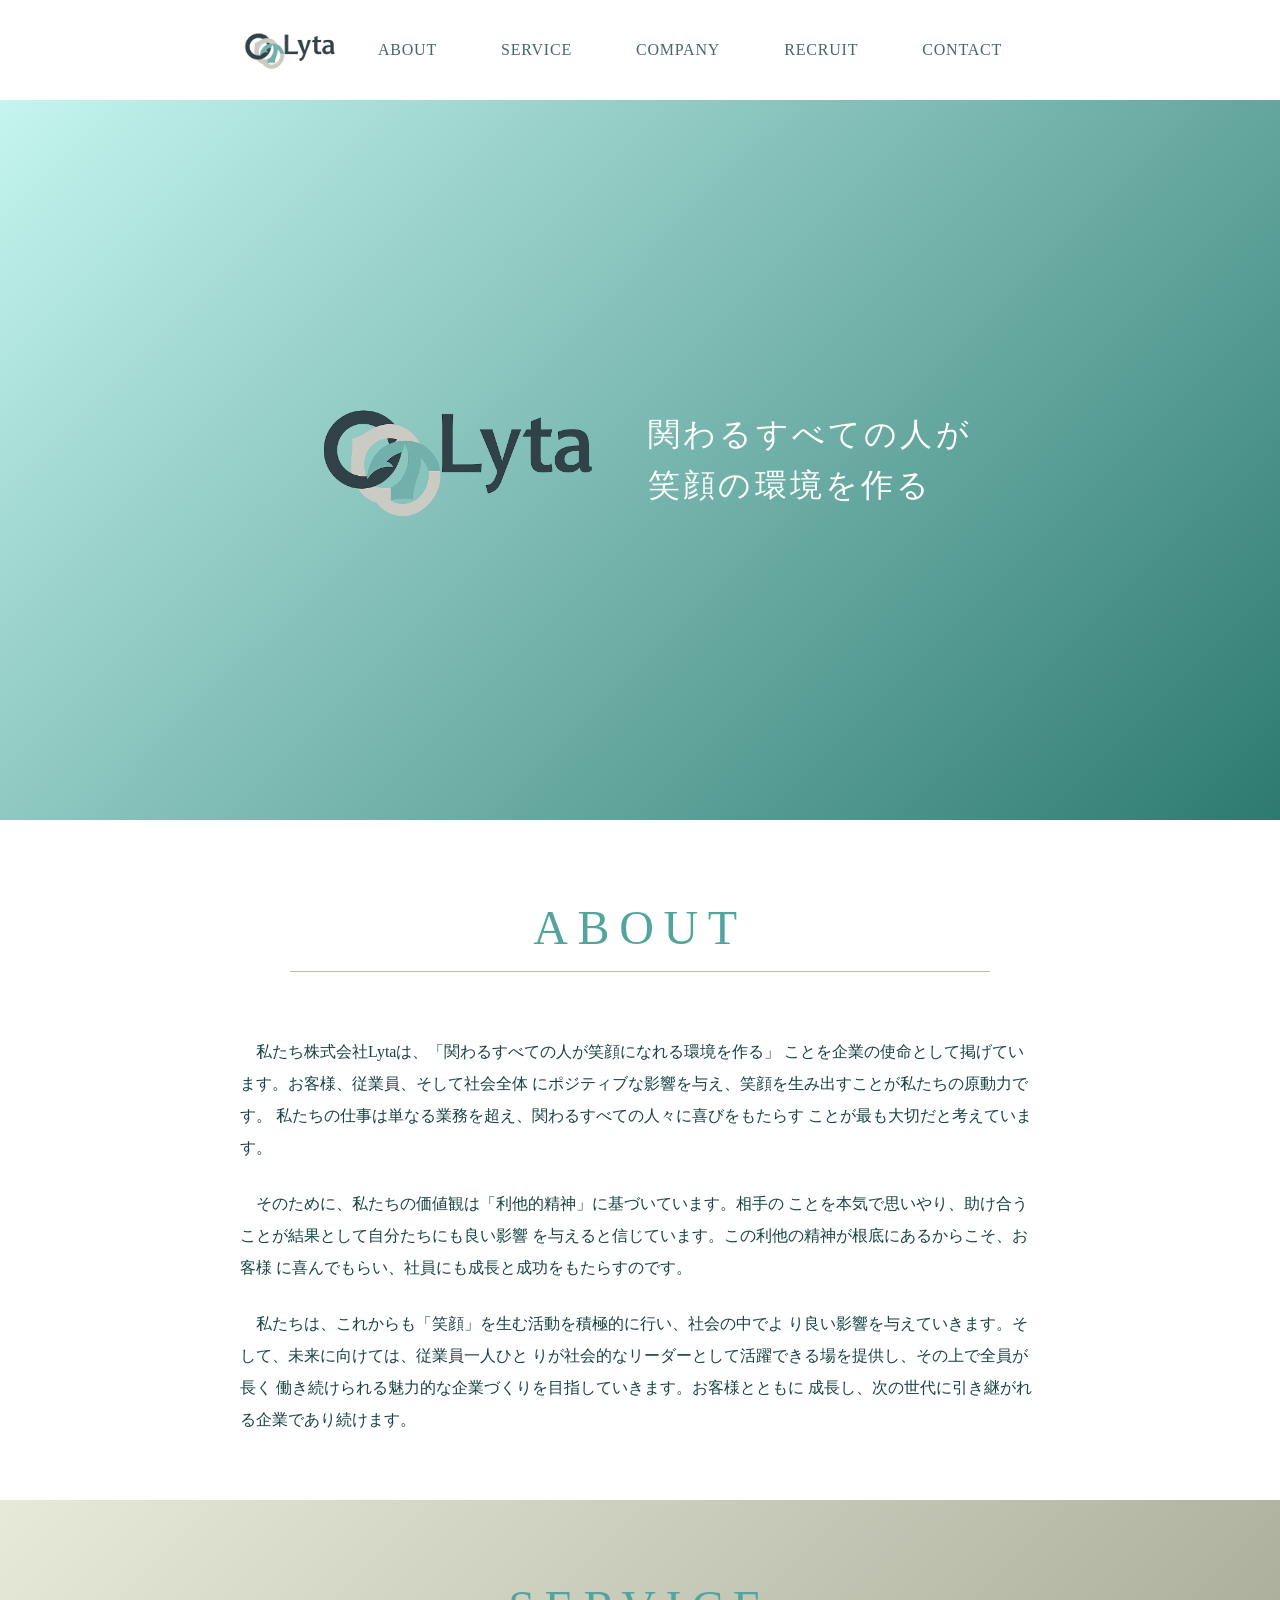
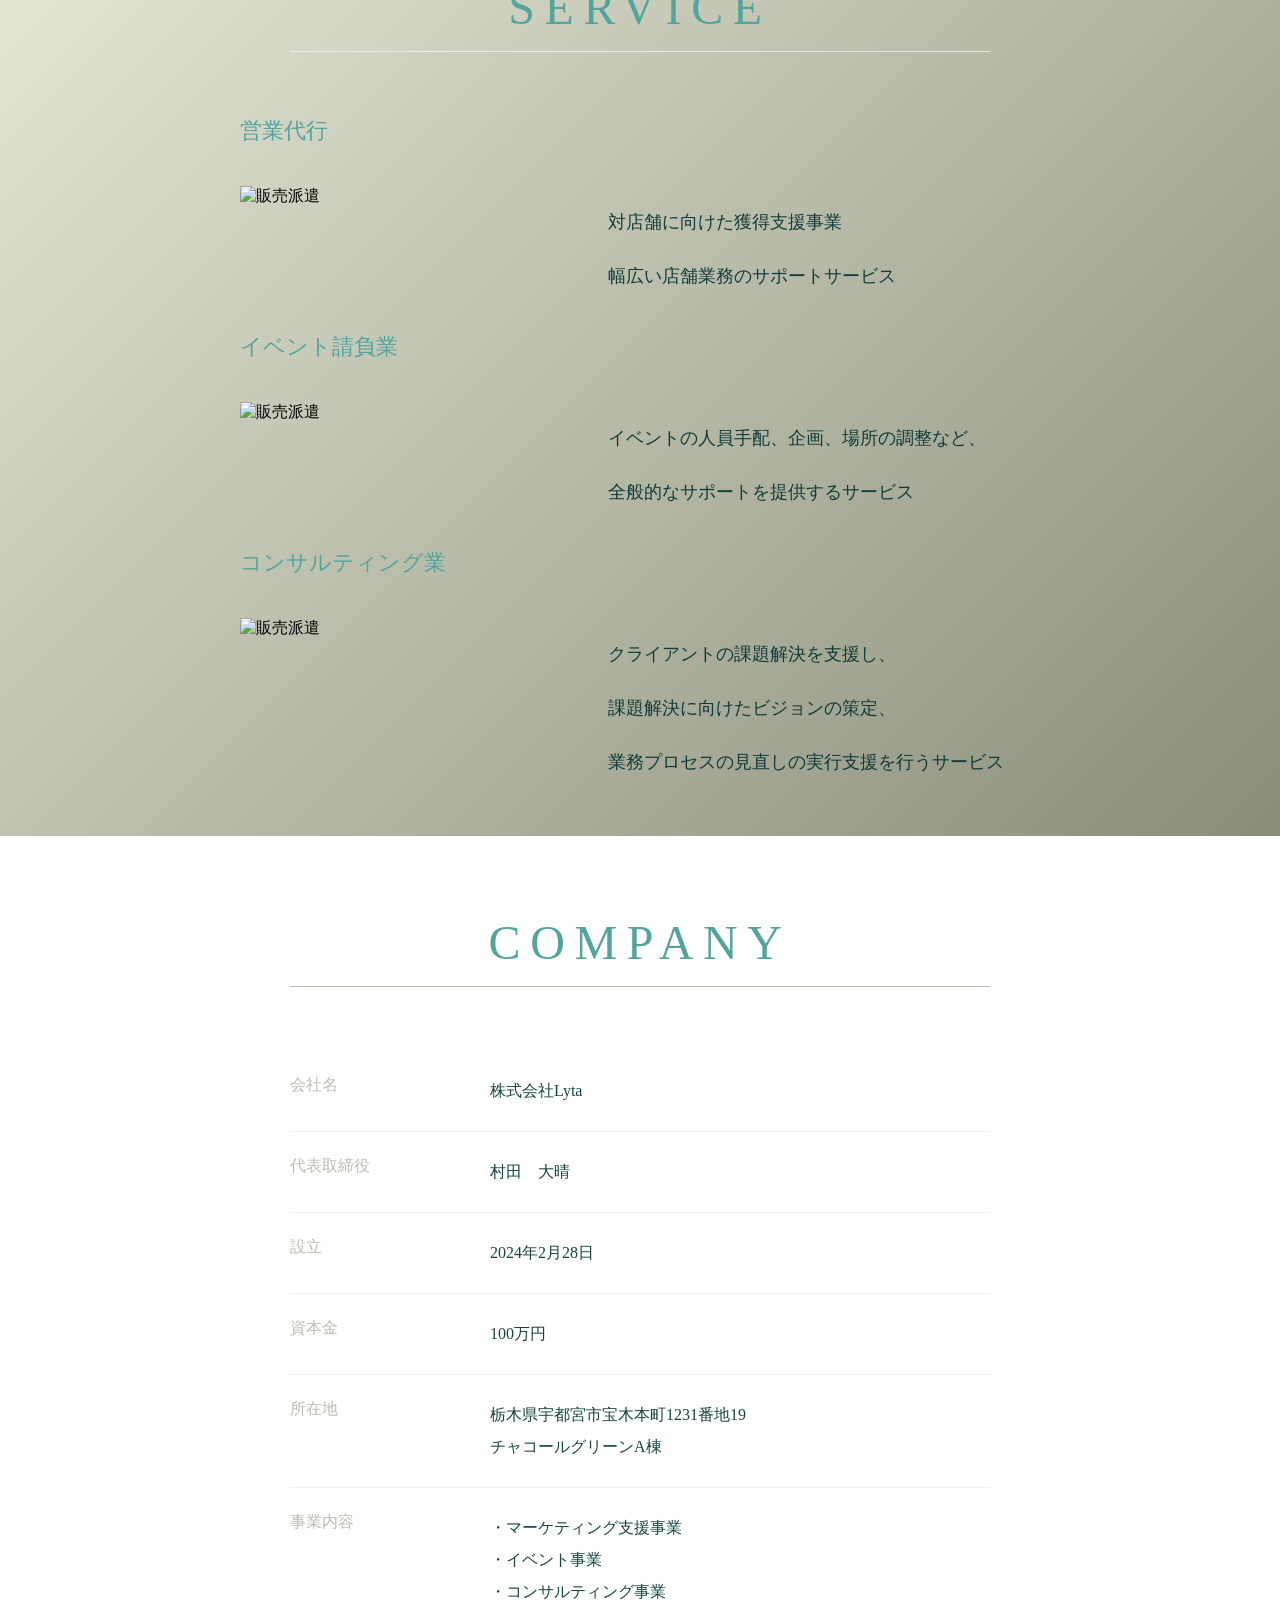
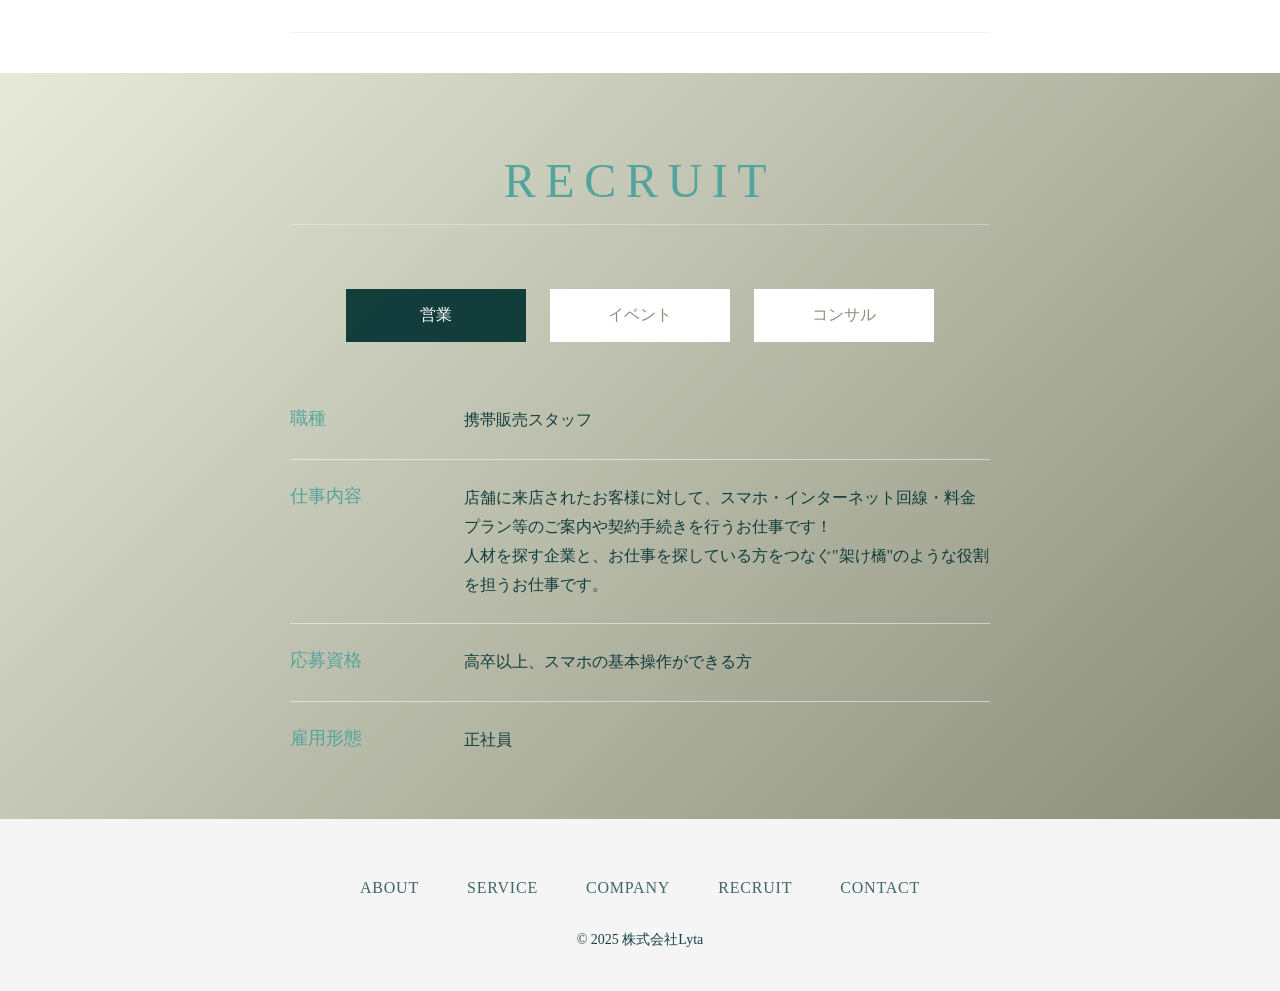
==== commit 4320e40a: "ABOUT修正" ====
--- a/mizuki.html
+++ b/mizuki.html
@@ -74,7 +74,7 @@
 
   <section class="about" id="about">
     <div class="about-inner">
-      <h2 class="about-title">About</h2>
+      <h2 class="about-title">ABOUT</h2>
 
       <span class="about-line"></span>
 
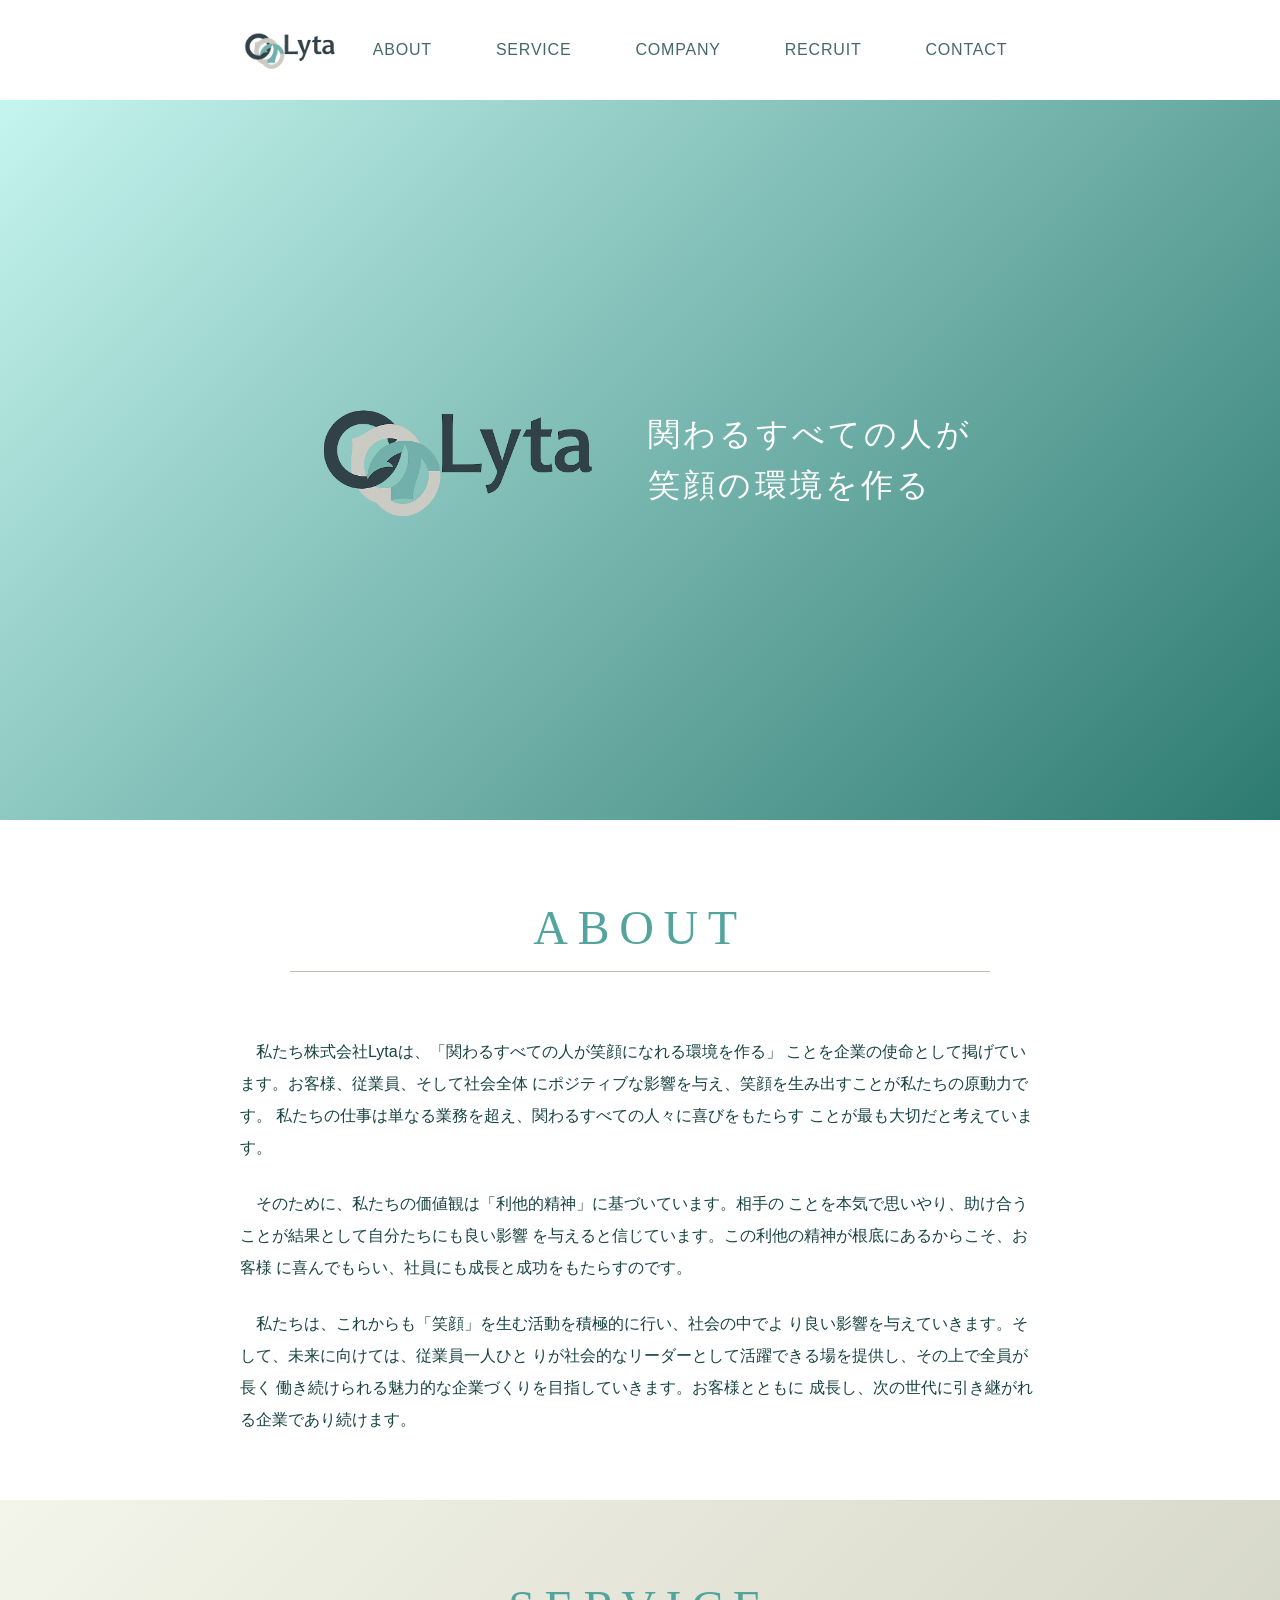
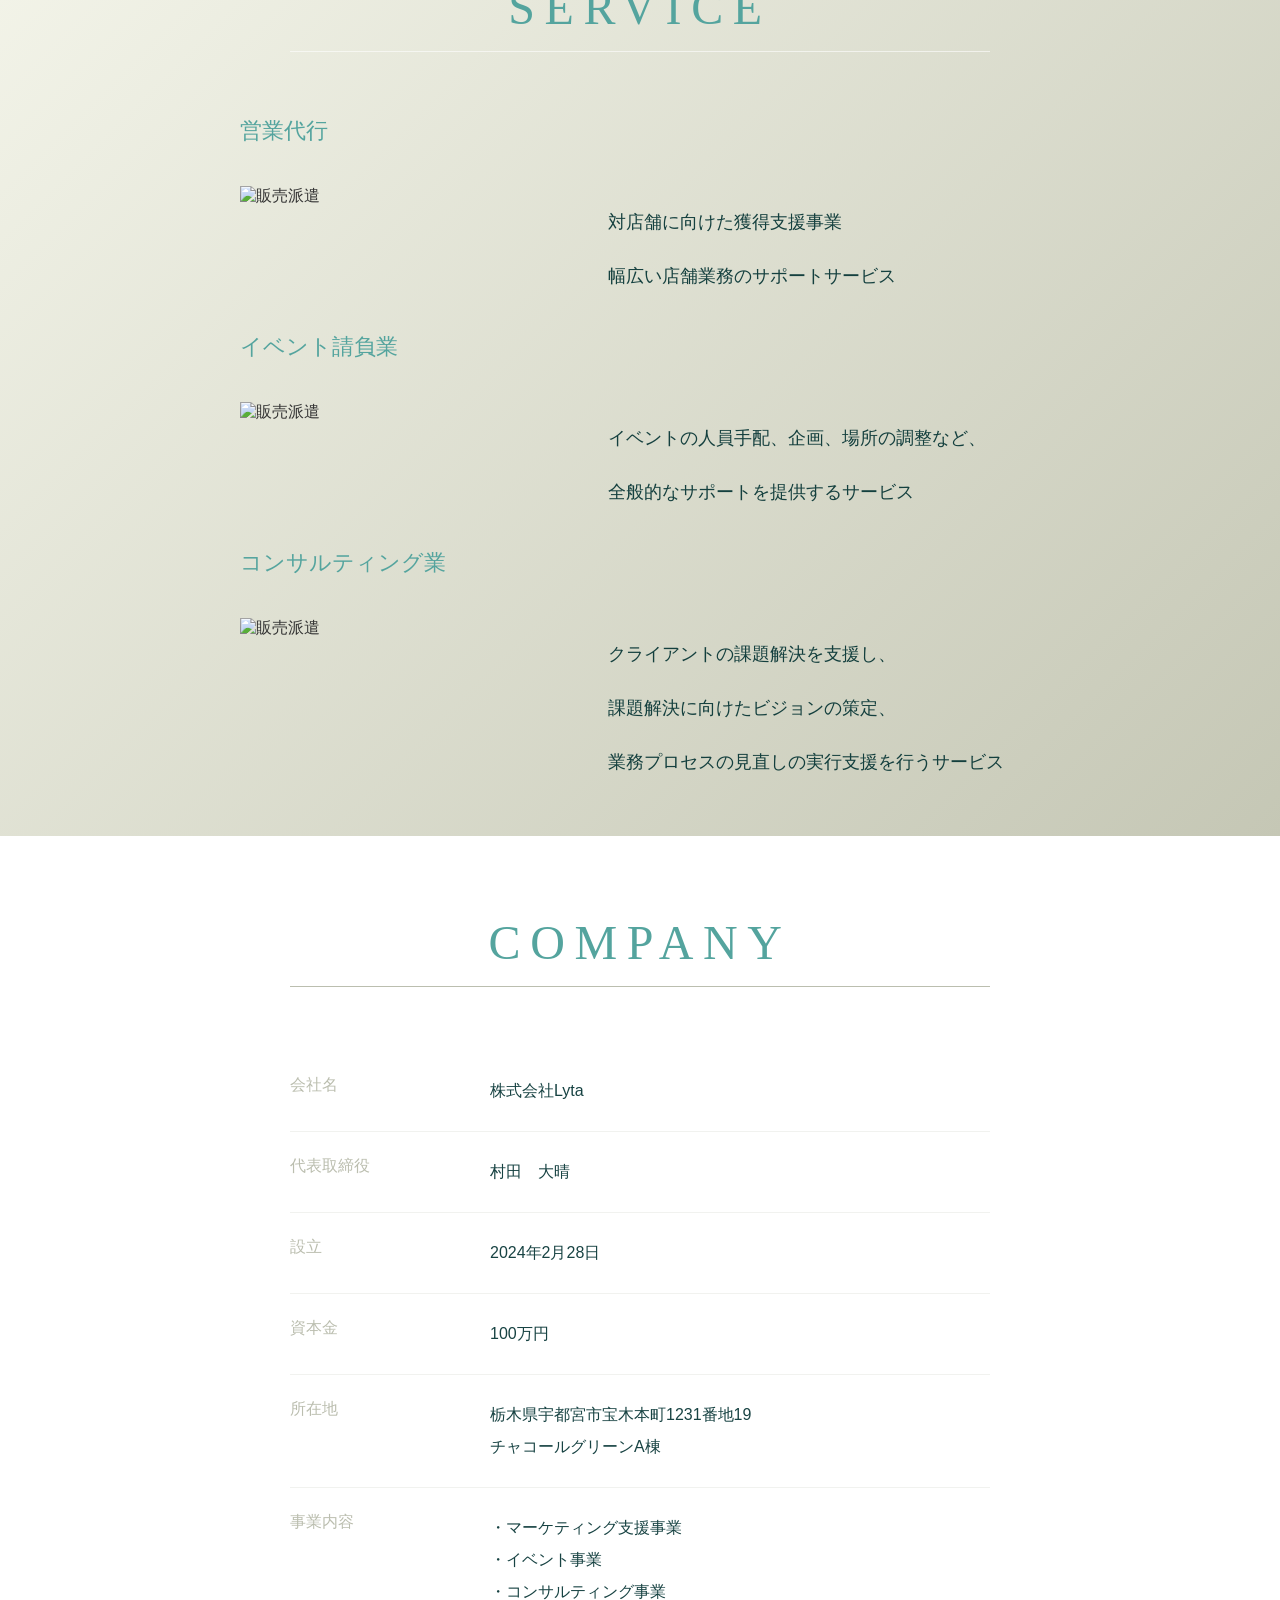
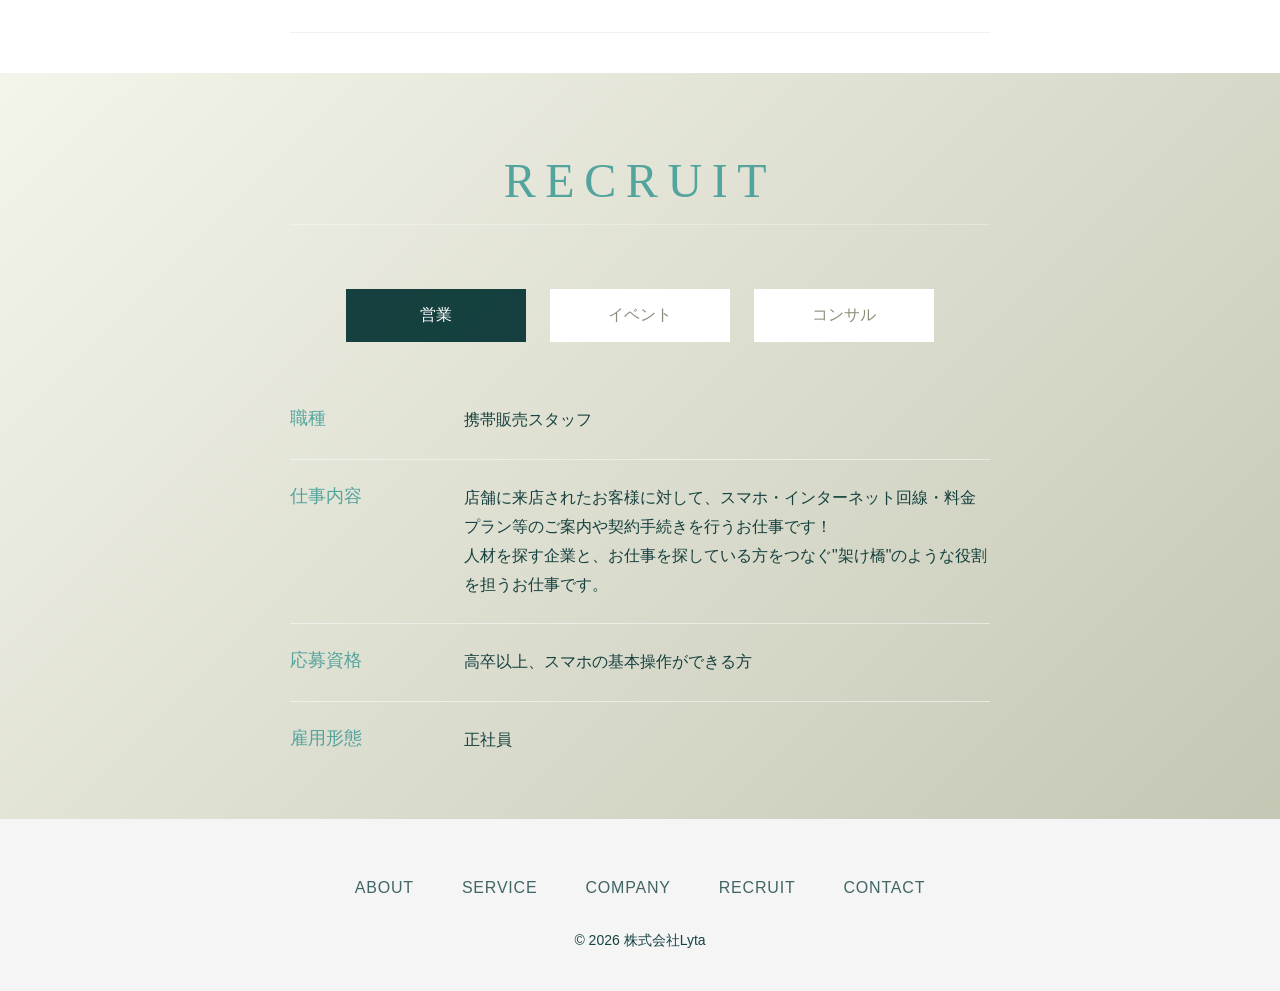
==== commit cecdb3df: "修正＆最低限のSEO対策完了" ====
--- a/mizuki.html
+++ b/mizuki.html
@@ -6,8 +6,13 @@
   <meta http-equiv="X-UA-Compatible" content="IE=edge">
   <meta name="viewport" content="width=device-width, initial-scale=1.0">
 
-  <title>LPタイトル</title>
-  <meta name="description" content="LPの説明文をここに記載">
+  <title>LYta_LPタイトル</title>
+  <meta name="description"
+    content="株式会社Lytaは、営業代行・イベント請負・コンサルティングを通じて企業の課題解決を支援し、
+    関わるすべての人が笑顔になれる環境づくりを大切にしています。各サービスの特徴や取り組みについて詳しくご紹介します。">
+
+  <meta name="keywords" content="Lyta,株式会社Lyta,営業代行,イベント請負,コンサルティング,
+   マーケティング支援,人材派遣,栃木県,宇都宮市,求人,採用,正社員募集">
 
   <!-- CSS -->
   <link rel="stylesheet" href="index.css">
@@ -26,7 +31,7 @@
       <!-- ロゴ -->
       <div class="header-logo">
         <a href="#">
-          <img src="assets/logoLyta.png" alt="FreeAgent">
+          <img src="assets/logoLyta.png" alt="株式会社Lyta">
         </a>
       </div>
 
@@ -44,9 +49,9 @@
     </div>
     <!-- ハンバーガーボタン（スマホ用） -->
     <button class="hamburger" aria-label="メニュー">
-      <span></span>
-      <span></span>
-      <span></span>
+      <span aria-hidden="true"></span>
+      <span aria-hidden="true"></span>
+      <span aria-hidden="true"></span>
     </button>
 
   </header>
@@ -59,11 +64,11 @@
   <section class="hero">
     <div class="hero-container">
       <div class="hero-logo">
-        <img src="assets/logoLyta.png" alt="Lyta Logo">
-      </div>
-      <p class="hero-text">
+        <img src="assets/logoLyta.png" alt="Lyta Logo" loading="lazy">
+      </div>
+      <h1 class="hero-text">
         関わるすべての人が <br>笑顔の環境を作る
-      </p>
+      </h1>
     </div>
   </section>
 
@@ -103,6 +108,7 @@
         </p>
 
       </div>
+    </div>
   </section>
 
 
@@ -122,7 +128,7 @@
       <!-- 見出し① -->
       <div class="service-item">
         <div class="service-image">
-          <img src="assets/service-sales.jpg" alt="販売派遣">
+          <img src="assets/service-sales.jpg" alt="販売派遣" loading="lazy">
         </div>
         <div class="service-content">
           <p>対店舗に向けた獲得支援事業</p>
@@ -135,7 +141,7 @@
       <!-- 販売派遣② -->
       <div class="service-item">
         <div class="service-image">
-          <img src="assets/service-sales.jpg" alt="販売派遣">
+          <img src="assets/service-sales.jpg" alt="販売派遣" loading="lazy">
         </div>
         <div class="service-content">
           <p>イベントの人員手配、企画、<br class="sp-only">場所の調整など、</p>
@@ -148,7 +154,7 @@
       <!-- 販売派遣③ -->
       <div class="service-item">
         <div class="service-image">
-          <img src="assets/service-sales.jpg" alt="販売派遣">
+          <img src="assets/service-sales.jpg" alt="販売派遣" loading="lazy">
         </div>
         <div class="service-content">
           <p>クライアントの課題解決を支援し、</p>
@@ -182,7 +188,7 @@
 
         <div class="company-row">
           <dt>設立</dt>
-          <dd>2024年2月28日</dd> 
+          <dd>2024年2月28日</dd>
         </div>
 
         <div class="company-row">
@@ -332,7 +338,7 @@
         </ul>
       </nav>
       <!-- コピーライト -->
-      <p class="footer-copyright">© 2025 株式会社Lyta</p>
+      <p class="footer-copyright">© 2026 株式会社Lyta</p>
     </div>
   </footer>
 
--- a/index.css
+++ b/index.css
@@ -17,7 +17,7 @@
 .header-inner {
     max-width: 800px;
     margin: 0 auto;
-    padding: 0% 24px;
+    padding: 0 24px;
 
     display: grid;
     align-items: center;
@@ -156,6 +156,8 @@
 body {
     margin: 0;
     padding: 0;
+    font-family: -apple-system, BlinkMacSystemFont, "Segoe UI", "Hiragino Sans", "Hiragino Kaku Gothic ProN", "Noto Sans JP", Meiryo, sans-serif;
+    color: #333;
 }
 
 /* セクションのスクロール位置調整（ヘッダー分のオフセット） */
@@ -295,32 +297,6 @@
   margin-top: 40px;
 }
 
-.founder-content {
-  display: flex;
-  gap: 24px;
-  align-items: flex-start;
-  margin: 24px 0;
-}
-
-.founder-photo {
-  flex-shrink: 0;
-}
-
-.founder-photo img {
-  width: 150px;
-  height: 200px;
-  object-fit: cover;
-  border: 2px solid #bbbeaf;
-}
-
-.founder-text {
-  flex: 1;
-}
-
-.founder-text p {
-  margin: 0;
-}
-
 /* =========================
    Mobile_about
 ========================= */
@@ -355,7 +331,7 @@
 ========================= */
 
 .service {
-  background: linear-gradient(135deg, #e8ead9 0%, #8a8d7a 100%);
+  background: linear-gradient(135deg, #f4f5ea 0%, #c5c7b5 100%);
   padding: 40px;
 }
 
@@ -560,7 +536,7 @@
 ========================= */
 
 .recruit {
-  background: linear-gradient(135deg, #e8ead9 0%, #8a8d7a 100%);
+  background: linear-gradient(135deg, #f4f5ea 0%, #c5c7b5 100%);
   padding: 40px;
 }
 
@@ -711,8 +687,6 @@
   }
 }
 
-.contact {}
-
 /* =========================
    Footer Section
 ========================= */
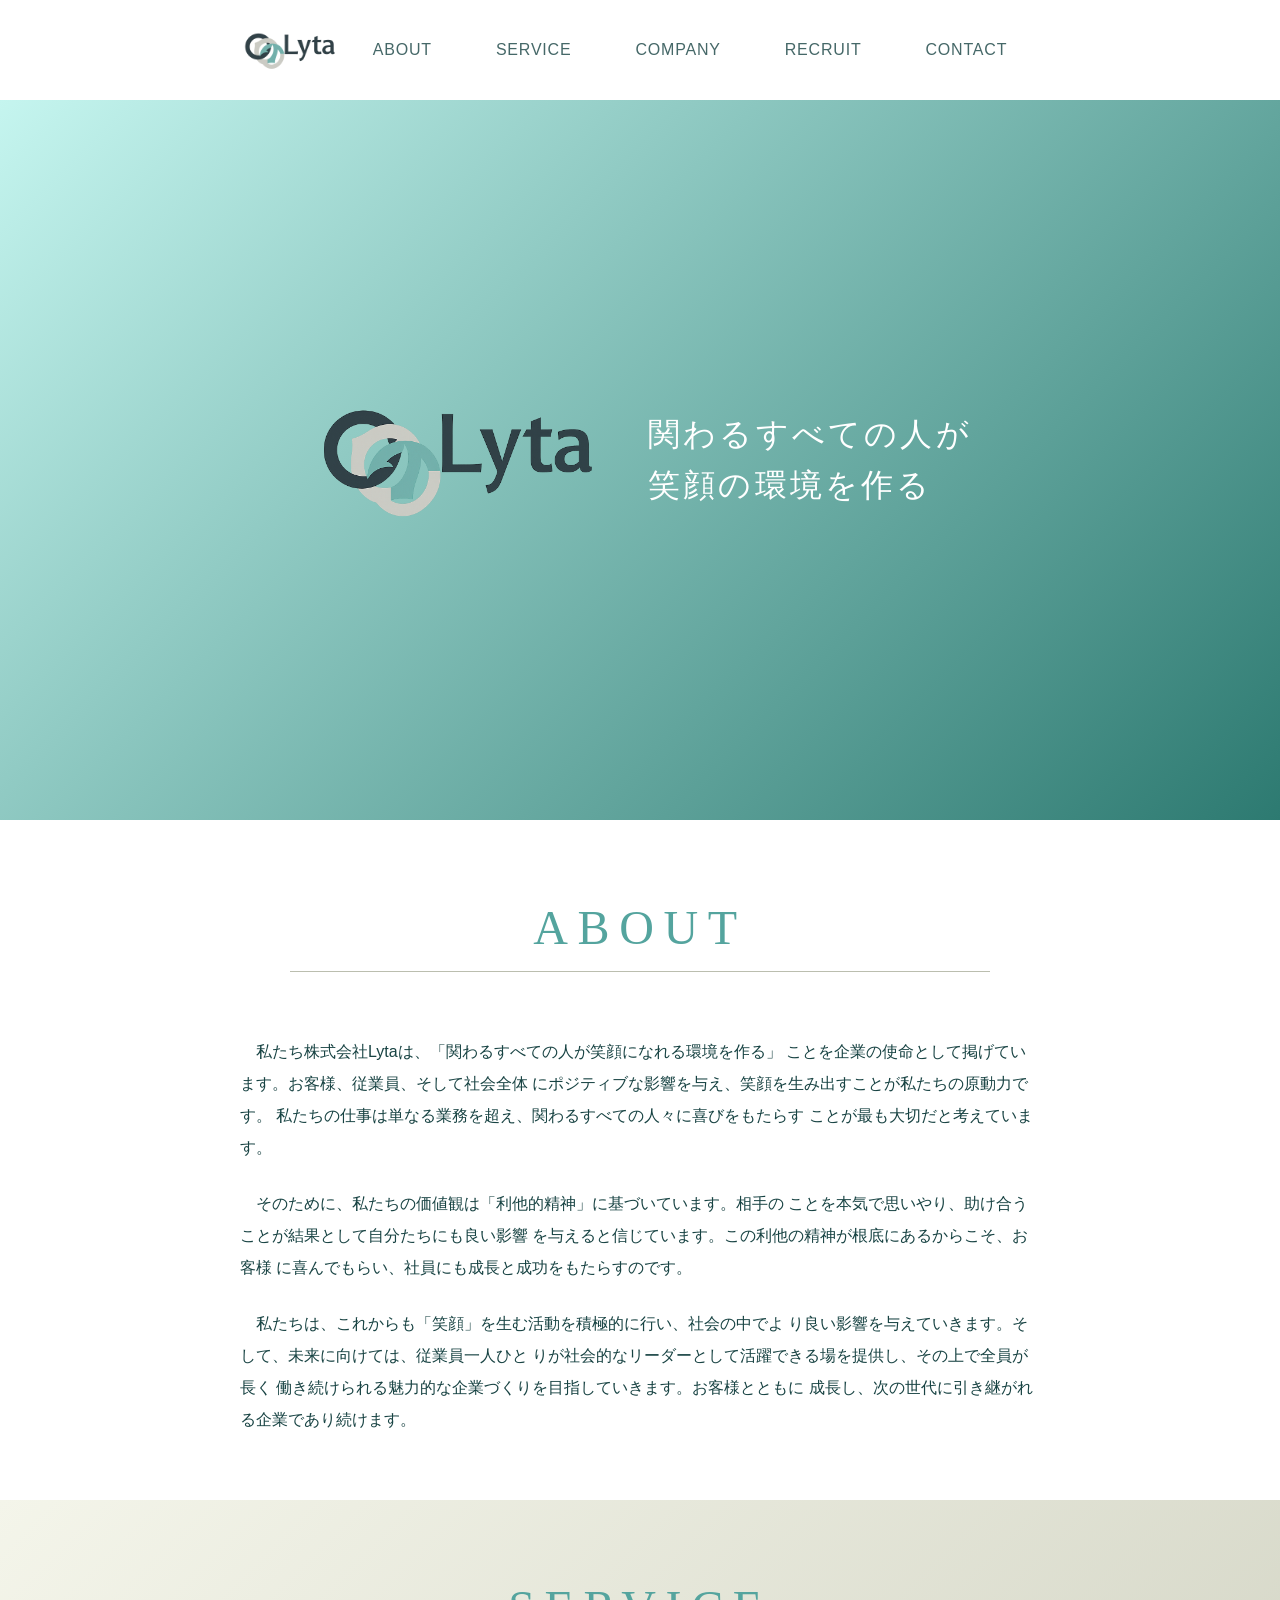
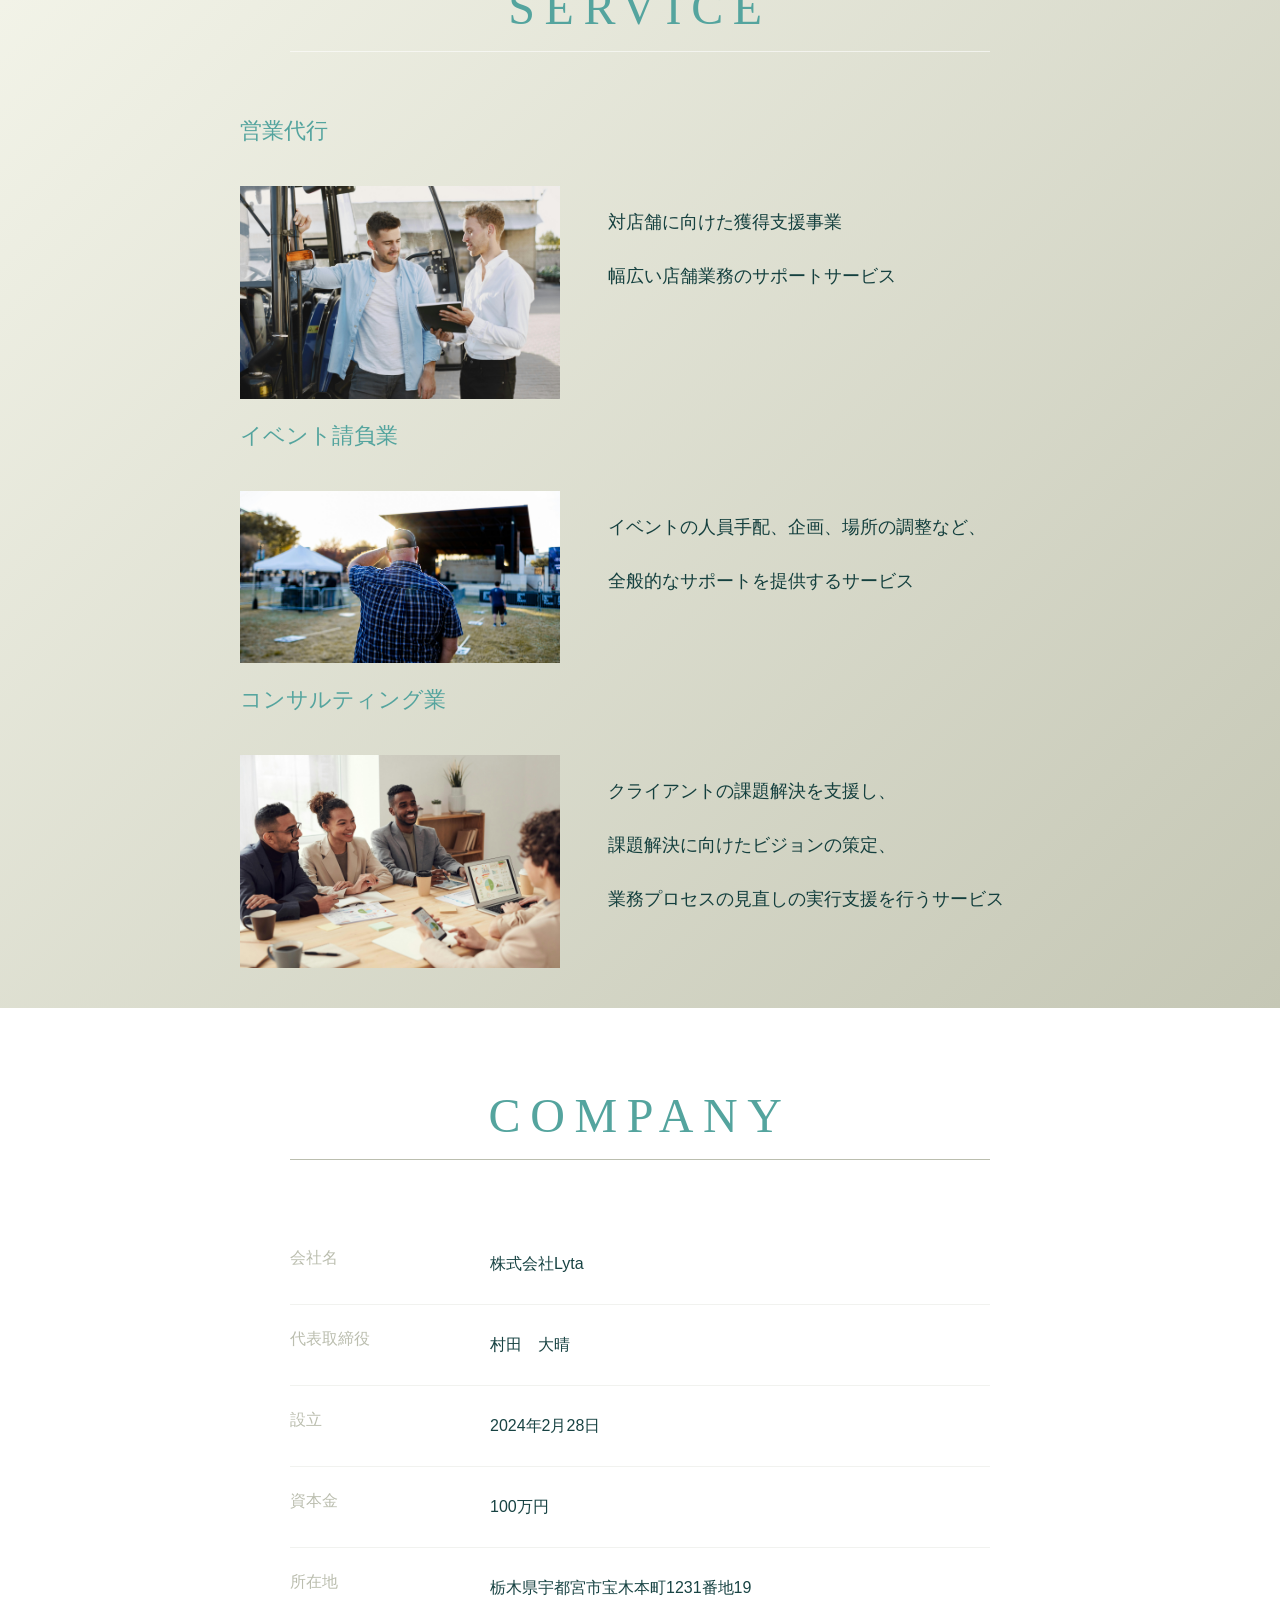
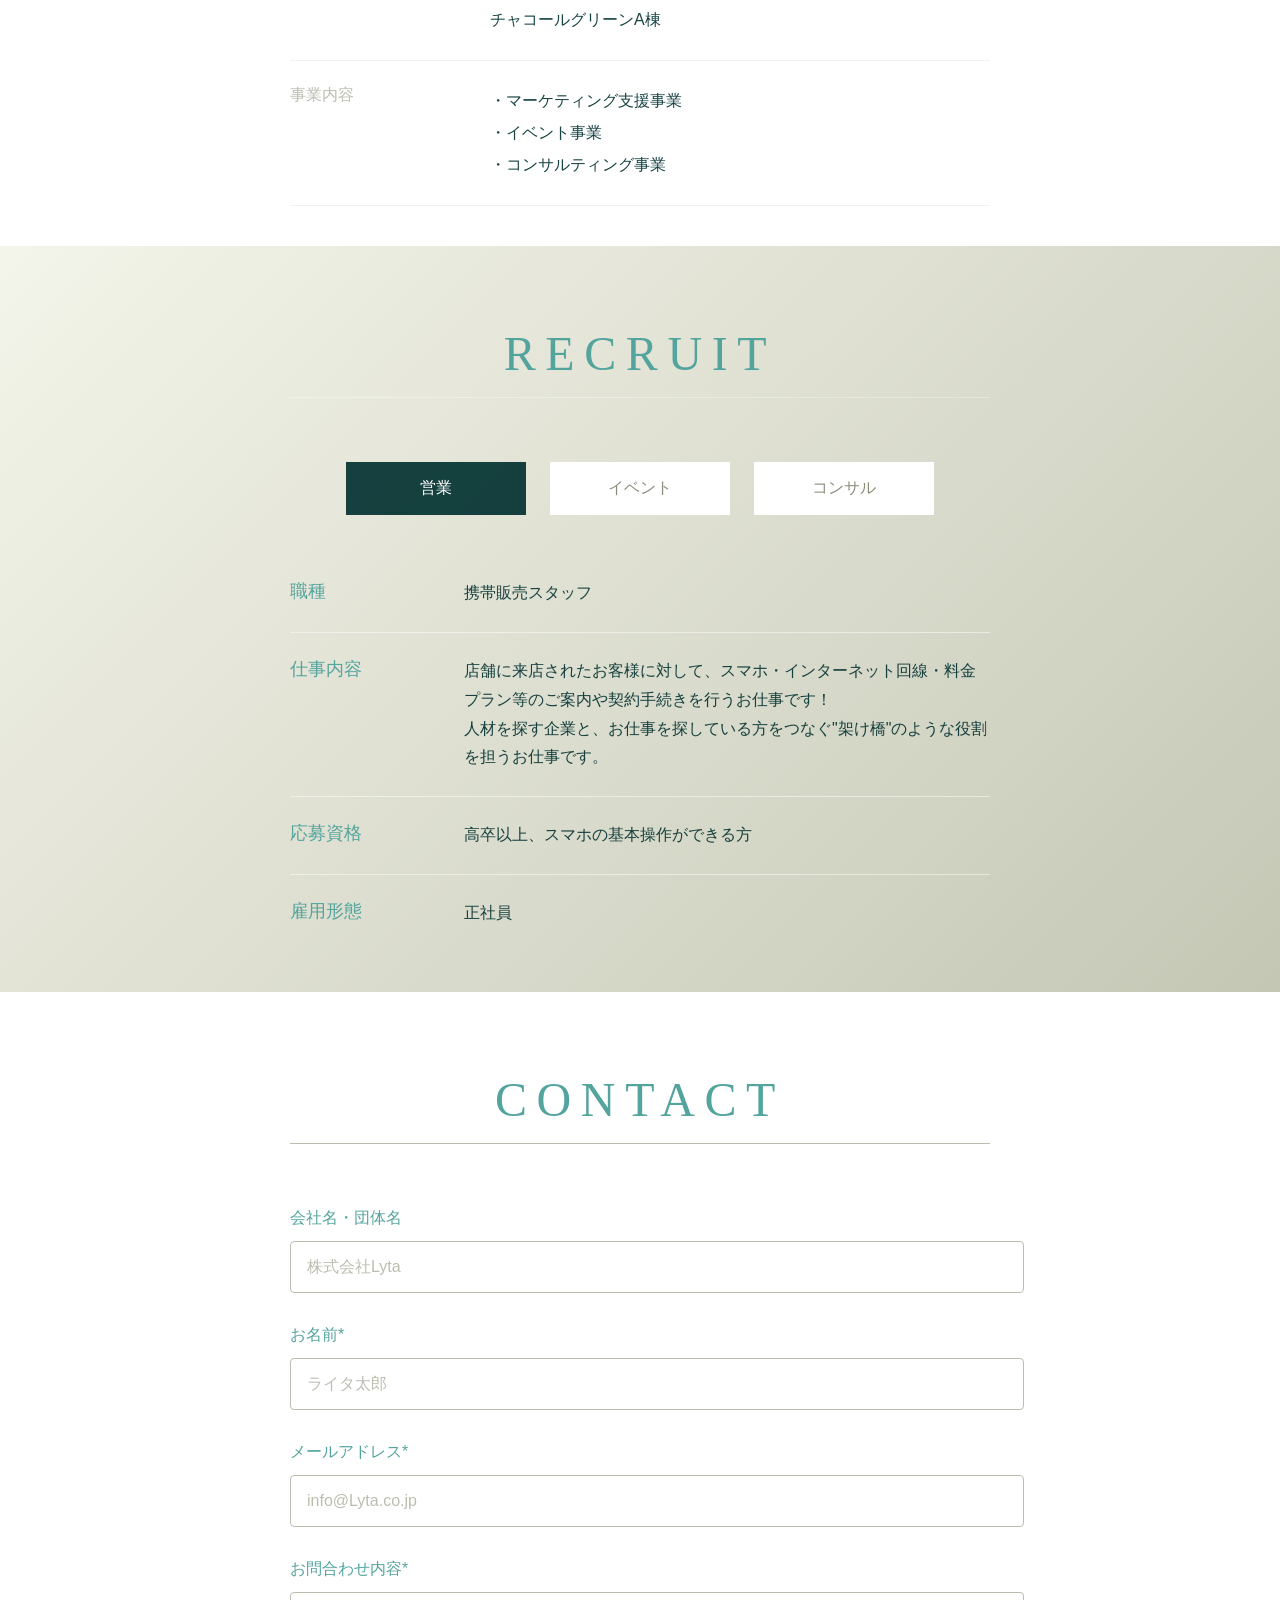
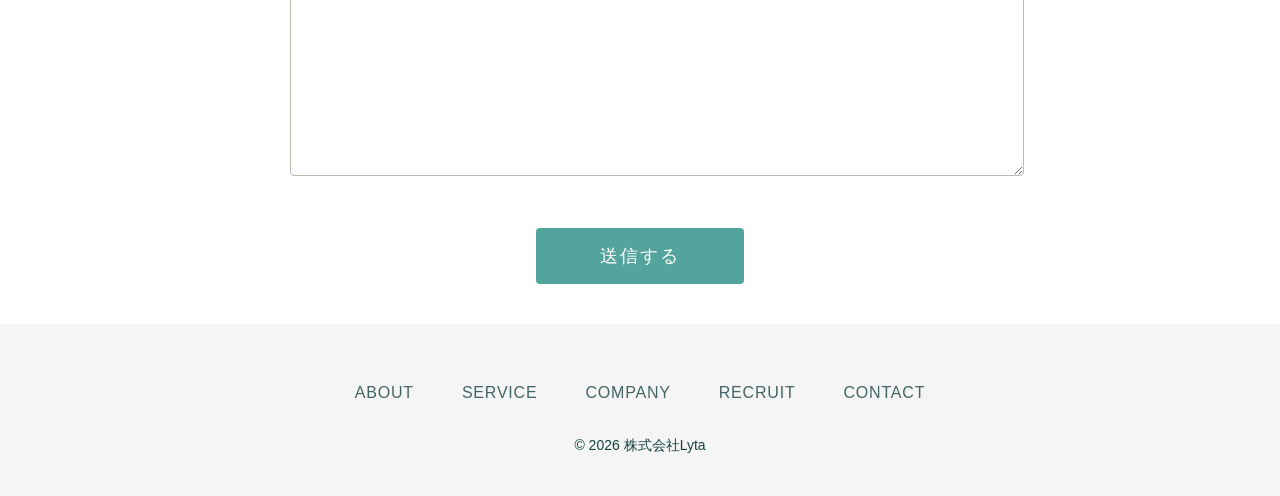
==== commit d45c8a91: "CONTACTセクションのHTML・CSS追加　PHP未追加 サービズセクションぼ画像追加" ====
--- a/mizuki.html
+++ b/mizuki.html
@@ -6,7 +6,7 @@
   <meta http-equiv="X-UA-Compatible" content="IE=edge">
   <meta name="viewport" content="width=device-width, initial-scale=1.0">
 
-  <title>LYta_LPタイトル</title>
+  <title>Lyta_LPタイトル</title>
   <meta name="description"
     content="株式会社Lytaは、営業代行・イベント請負・コンサルティングを通じて企業の課題解決を支援し、
     関わるすべての人が笑顔になれる環境づくりを大切にしています。各サービスの特徴や取り組みについて詳しくご紹介します。">
@@ -128,7 +128,7 @@
       <!-- 見出し① -->
       <div class="service-item">
         <div class="service-image">
-          <img src="assets/service-sales.jpg" alt="販売派遣" loading="lazy">
+          <img src="assets/営業.jpg" alt="営業" loading="lazy">
         </div>
         <div class="service-content">
           <p>対店舗に向けた獲得支援事業</p>
@@ -141,7 +141,7 @@
       <!-- 販売派遣② -->
       <div class="service-item">
         <div class="service-image">
-          <img src="assets/service-sales.jpg" alt="販売派遣" loading="lazy">
+          <img src="assets/イベントスタッフ1.jpg" alt="イベント" loading="lazy">
         </div>
         <div class="service-content">
           <p>イベントの人員手配、企画、<br class="sp-only">場所の調整など、</p>
@@ -154,7 +154,7 @@
       <!-- 販売派遣③ -->
       <div class="service-item">
         <div class="service-image">
-          <img src="assets/service-sales.jpg" alt="販売派遣" loading="lazy">
+          <img src="assets/コンサル1.jpg" alt="consulting" loading="lazy">
         </div>
         <div class="service-content">
           <p>クライアントの課題解決を支援し、</p>
@@ -316,9 +316,67 @@
        Contact
   ====================== -->
   <section class="contact" id="contact">
-    <form action="php/contact.php" method="post">
-      <!-- フォーム要素 -->
-    </form>
+    <div class="contact-inner">
+      <!-- タイトル -->
+      <h2 class="contact-title">CONTACT</h2>
+      <span class="contact-line"></span>
+
+      <!-- フォーム -->
+      <form action="php/contact.php" method="post" class="contact-form">
+        
+        <!-- 会社名・団体名 -->
+        <div class="form-group">
+          <label for="company" class="form-label">会社名・団体名</label>
+          <input 
+            type="text" 
+            id="company" 
+            name="company" 
+            class="form-input" 
+            placeholder="株式会社Lyta">
+        </div>
+
+        <!-- お名前 -->
+        <div class="form-group">
+          <label for="name" class="form-label">お名前<span class="required">*</span></label>
+          <input 
+            type="text" 
+            id="name" 
+            name="name" 
+            class="form-input" 
+            placeholder="ライタ太郎" 
+            required>
+        </div>
+
+        <!-- メールアドレス -->
+        <div class="form-group">
+          <label for="email" class="form-label">メールアドレス<span class="required">*</span></label>
+          <input 
+            type="email" 
+            id="email" 
+            name="email" 
+            class="form-input" 
+            placeholder="info@Lyta.co.jp" 
+            required>
+        </div>
+
+        <!-- お問合わせ内容 -->
+        <div class="form-group">
+          <label for="message" class="form-label">お問合わせ内容<span class="required">*</span></label>
+          <textarea 
+            id="message" 
+            name="message" 
+            class="form-textarea" 
+            rows="8" 
+            required></textarea>
+        </div>
+
+        <!-- 送信ボタン -->
+        <div class="form-submit">
+          <button type="submit" class="submit-btn">送信する</button>
+        </div>
+
+      </form>
+    </div>
   </section>
 
 
--- a/index.css
+++ b/index.css
@@ -759,4 +759,146 @@
   .footer-copyright {
     font-size: 13px;
   }
+}
+
+/* =========================
+   Contact Section
+========================= */
+
+.contact {
+  background-color: #ffffff;
+  padding: 40px;
+}
+
+.contact-inner {
+  max-width: 800px;
+  margin: 0 auto;
+  padding: 0 16px;
+}
+
+/* タイトル */
+.contact-title {
+  font-size: 48px;
+  font-family: "Times New Roman", serif;
+  font-weight: 400;
+  letter-spacing: 0.2em;
+  color: #54a49e;
+  margin-bottom: 16px;
+  text-align: center;
+}
+
+/* タイトル下の線 */
+.contact-line {
+  display: block;
+  width: 100%;
+  max-width: 700px;
+  height: 1px;
+  background-color: #bbbeaf;
+  margin: 0 auto 64px;
+}
+
+/* フォーム */
+.contact-form {
+  max-width: 700px;
+  margin: 0 auto;
+}
+
+.form-group {
+  margin-bottom: 32px;
+}
+
+.form-label {
+  display: block;
+  color: #54a49e;
+  font-weight: 500;
+  margin-bottom: 12px;
+  font-size: 16px;
+}
+
+.required {
+  color: #54a49e;
+}
+
+.form-input,
+.form-textarea {
+  width: 100%;
+  padding: 16px;
+  border: 1px solid #bbbeaf;
+  border-radius: 4px;
+  font-size: 16px;
+  color: #003030e8;
+  background-color: #ffffff;
+  font-family: inherit;
+  transition: border-color 0.3s ease;
+}
+
+.form-input::placeholder,
+.form-textarea::placeholder {
+  color: #bbbeaf;
+}
+
+.form-input:focus,
+.form-textarea:focus {
+  outline: none;
+  border-color: #54a49e;
+}
+
+.form-textarea {
+  resize: vertical;
+  min-height: 150px;
+}
+
+/* 送信ボタン */
+.form-submit {
+  text-align: center;
+  margin-top: 48px;
+}
+
+.submit-btn {
+  background-color: #54a49e;
+  color: #ffffff;
+  font-size: 18px;
+  font-weight: 500;
+  padding: 16px 64px;
+  border: none;
+  border-radius: 4px;
+  cursor: pointer;
+  transition: opacity 0.3s ease;
+  letter-spacing: 0.1em;
+}
+
+.submit-btn:hover {
+  opacity: 0.8;
+}
+
+/* =========================
+   Mobile_contact
+========================= */
+@media screen and (max-width: 768px) {
+  .contact {
+    padding: 20px;
+  }
+
+  .contact-title {
+    font-size: 36px;
+  }
+
+  .contact-line {
+    margin-bottom: 40px;
+  }
+
+  .form-label {
+    font-size: 15px;
+  }
+
+  .form-input,
+  .form-textarea {
+    padding: 12px;
+    font-size: 15px;
+  }
+
+  .submit-btn {
+    font-size: 16px;
+    padding: 14px 48px;
+  }
 }
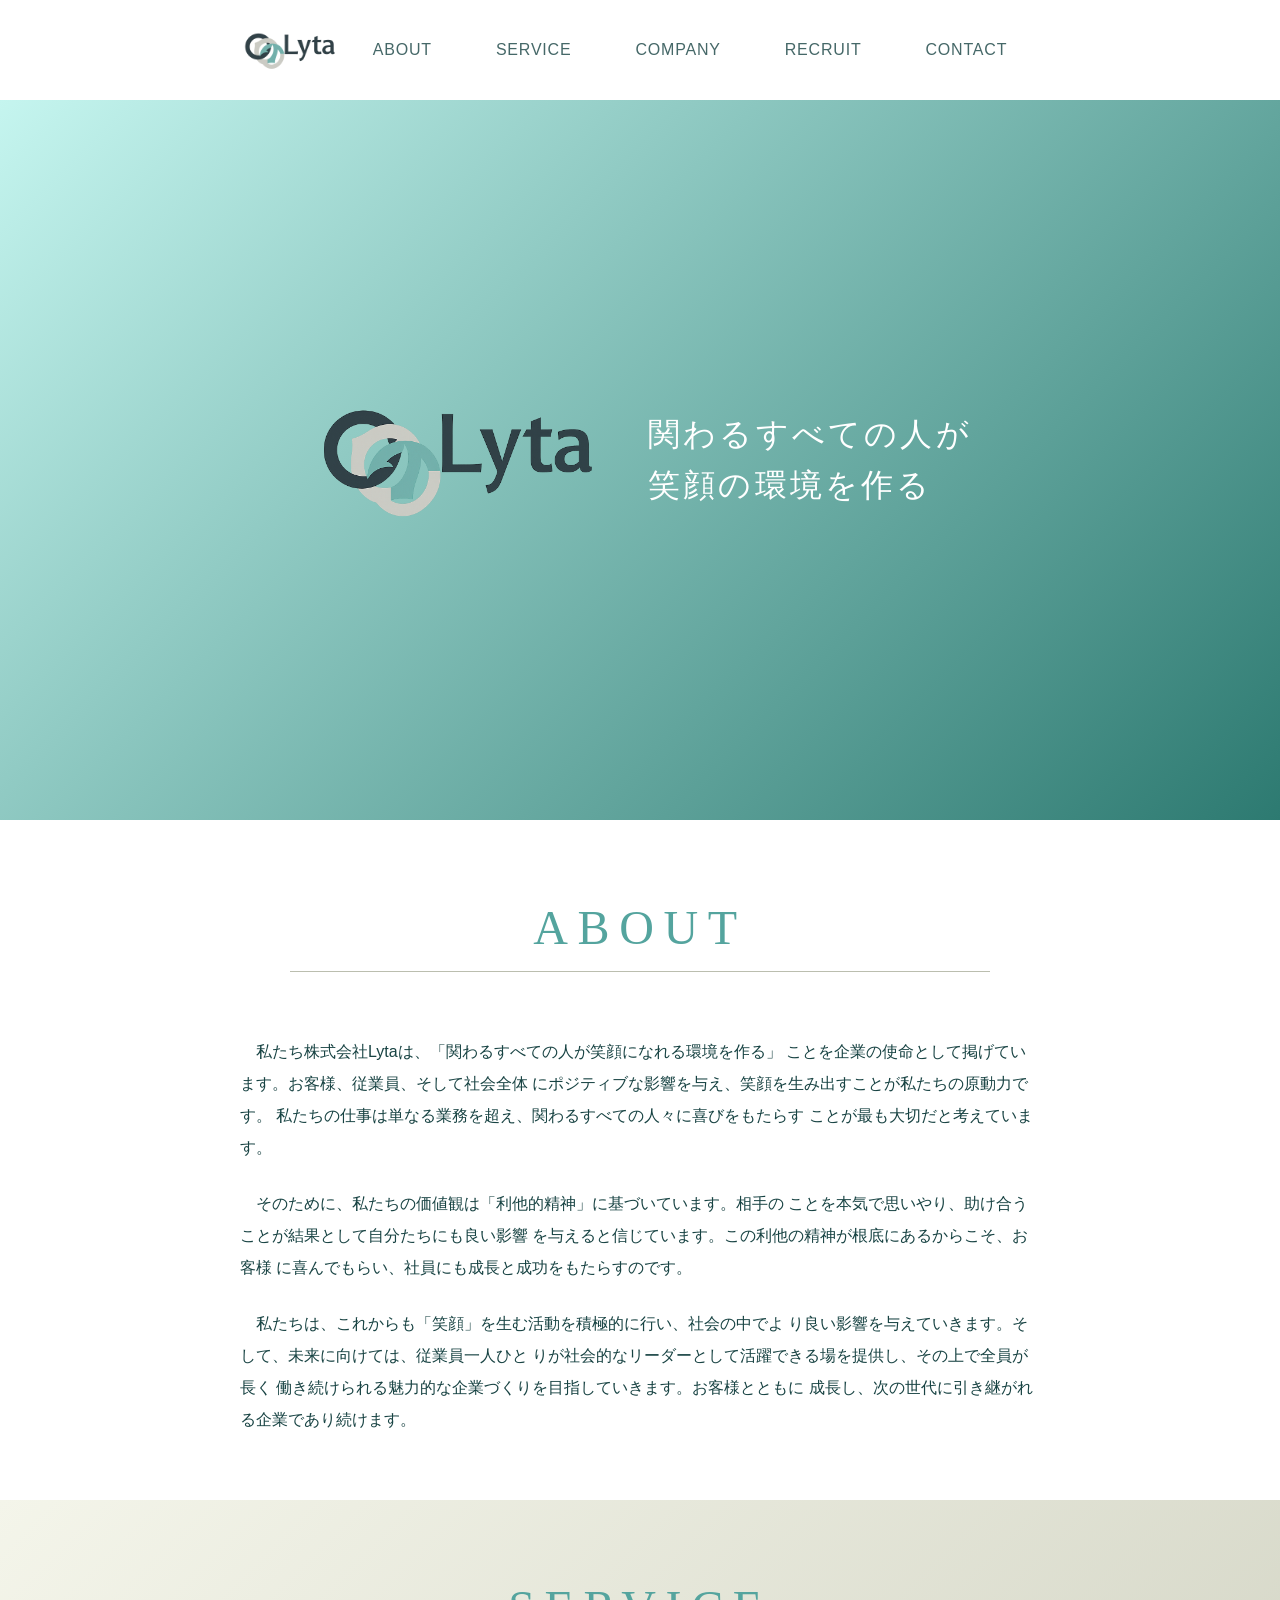
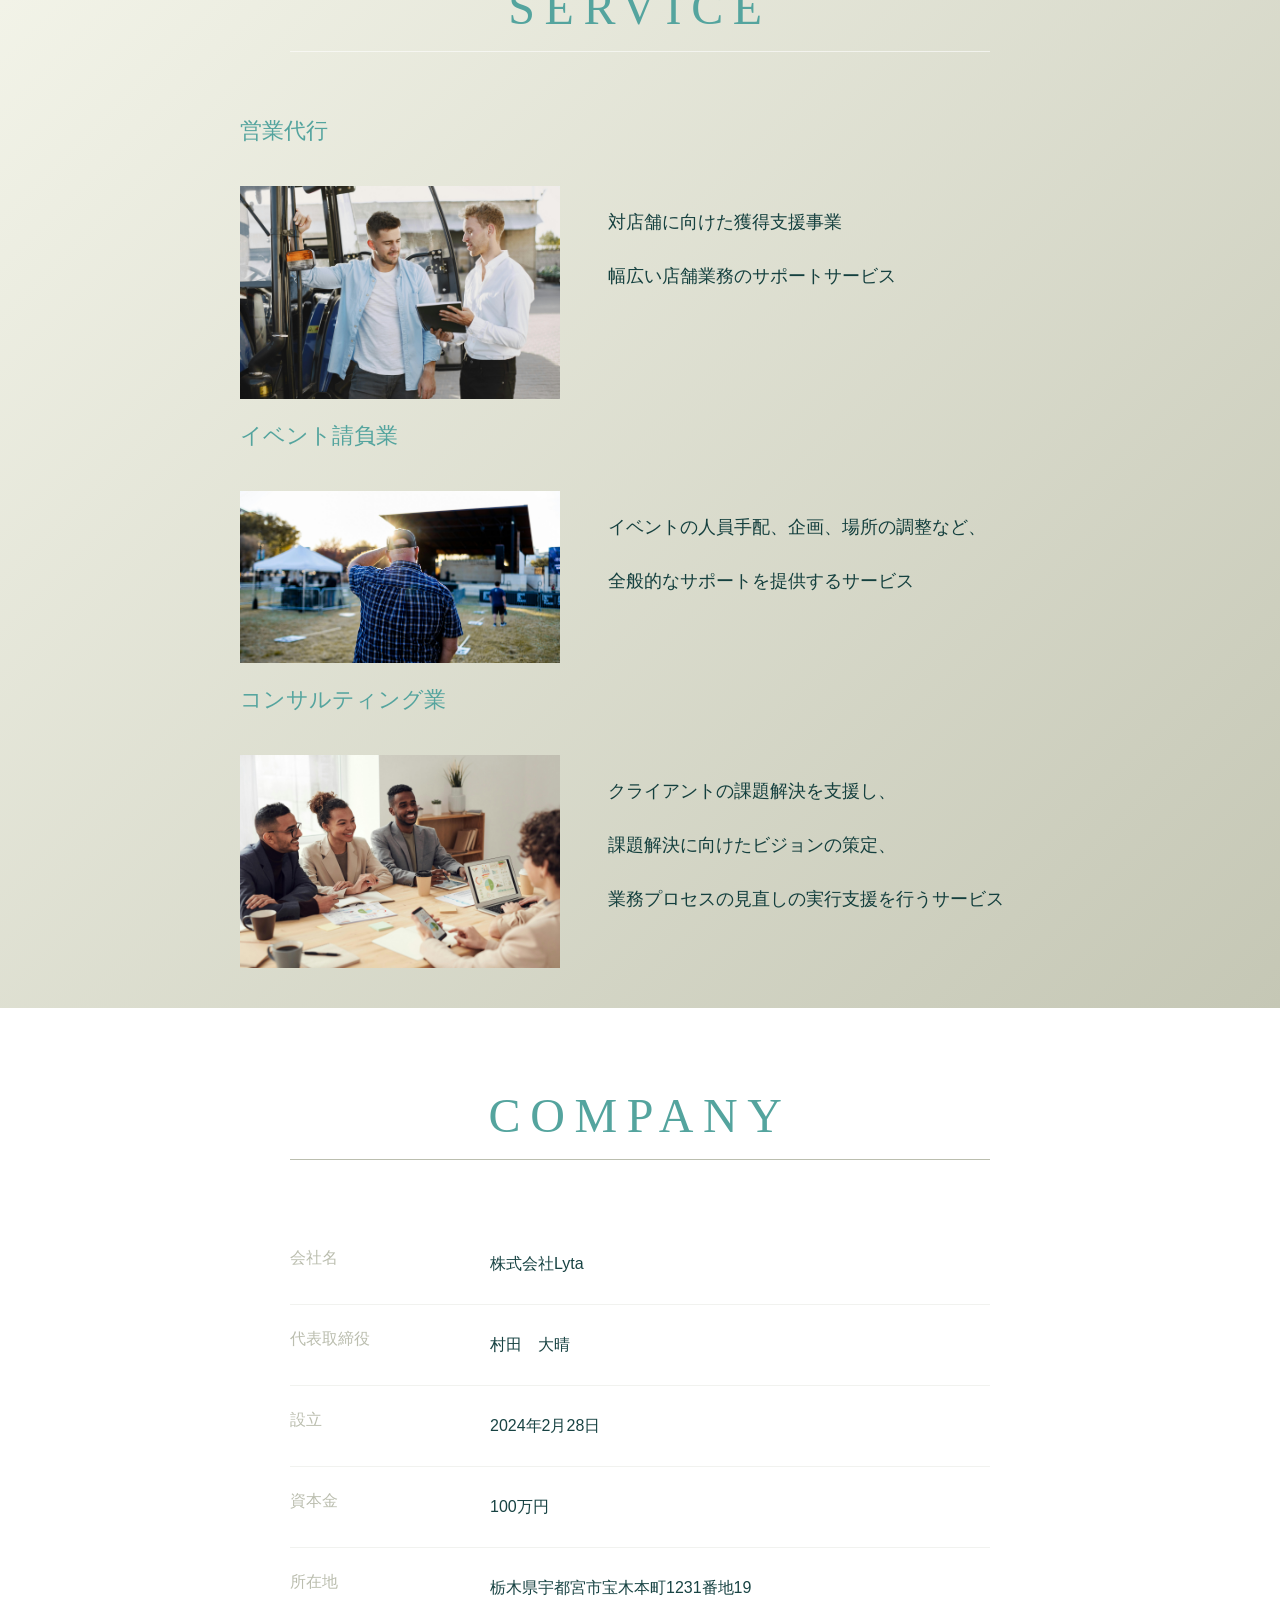
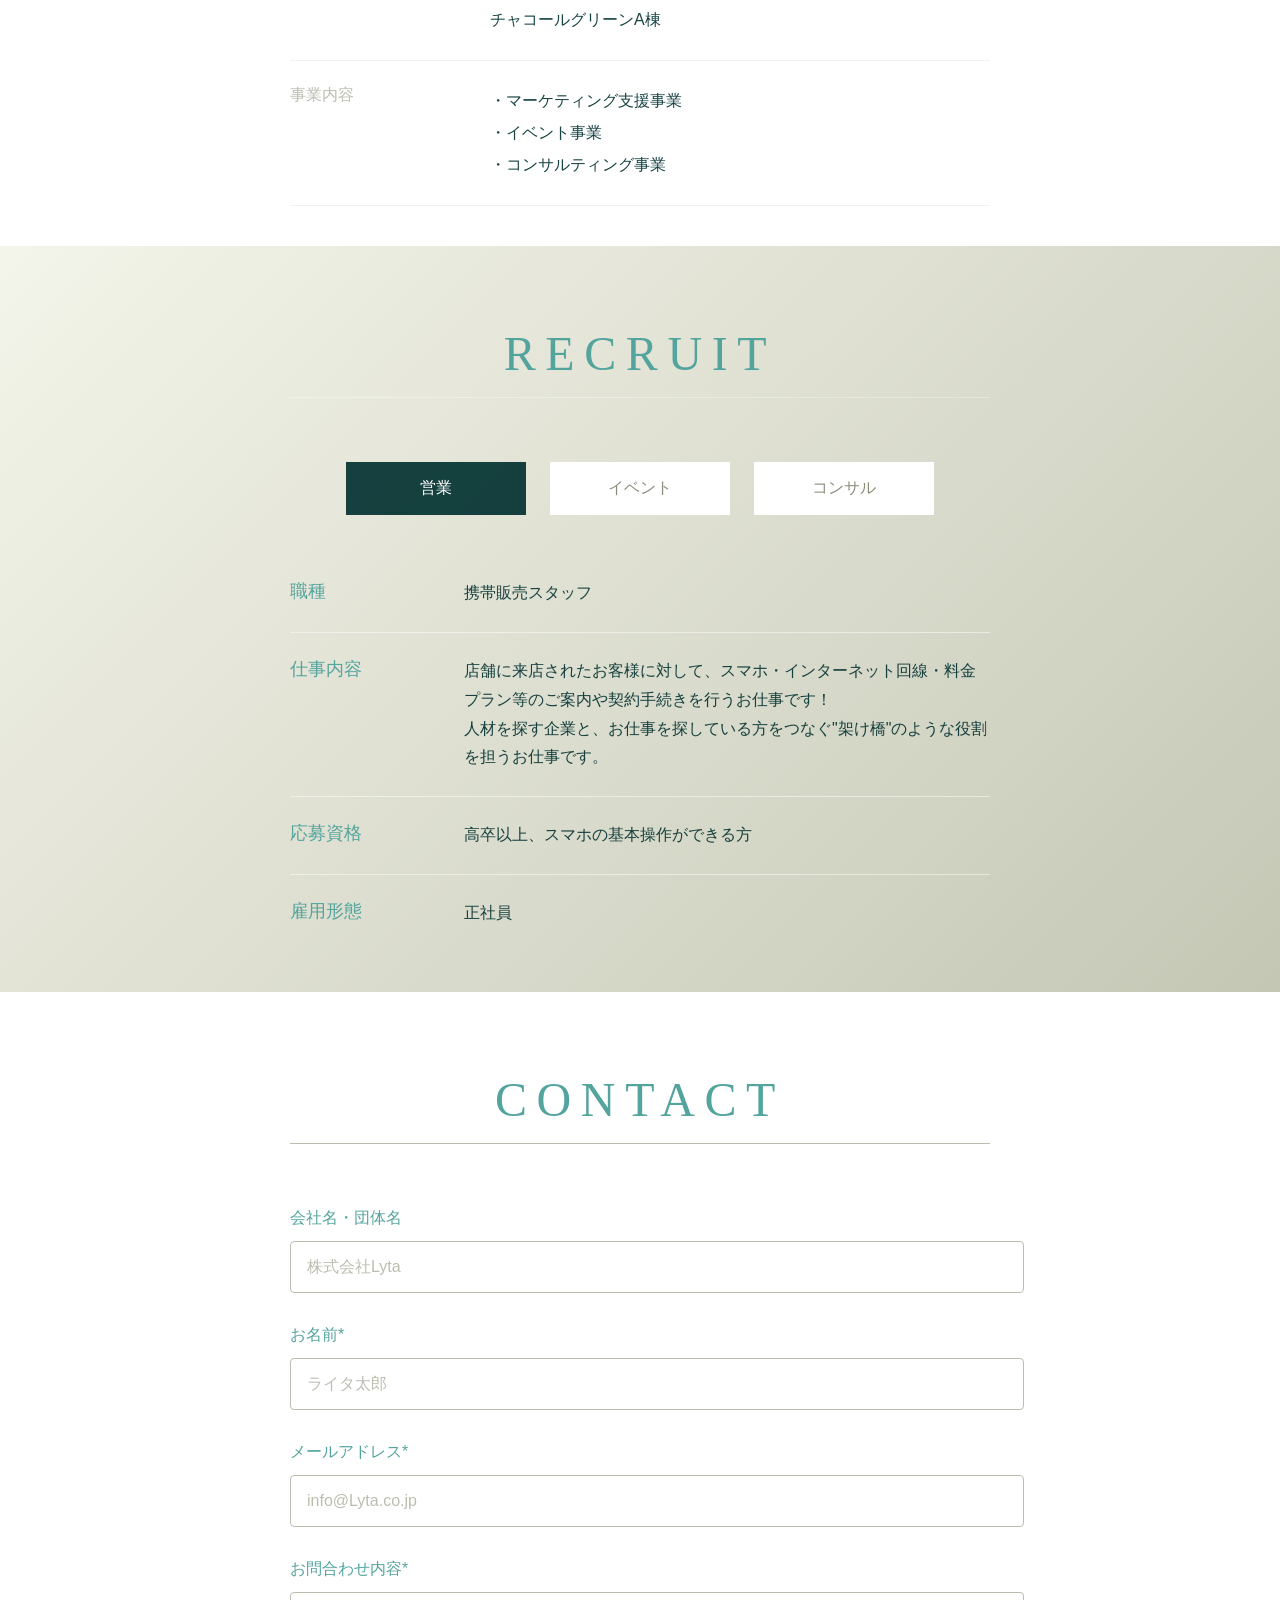
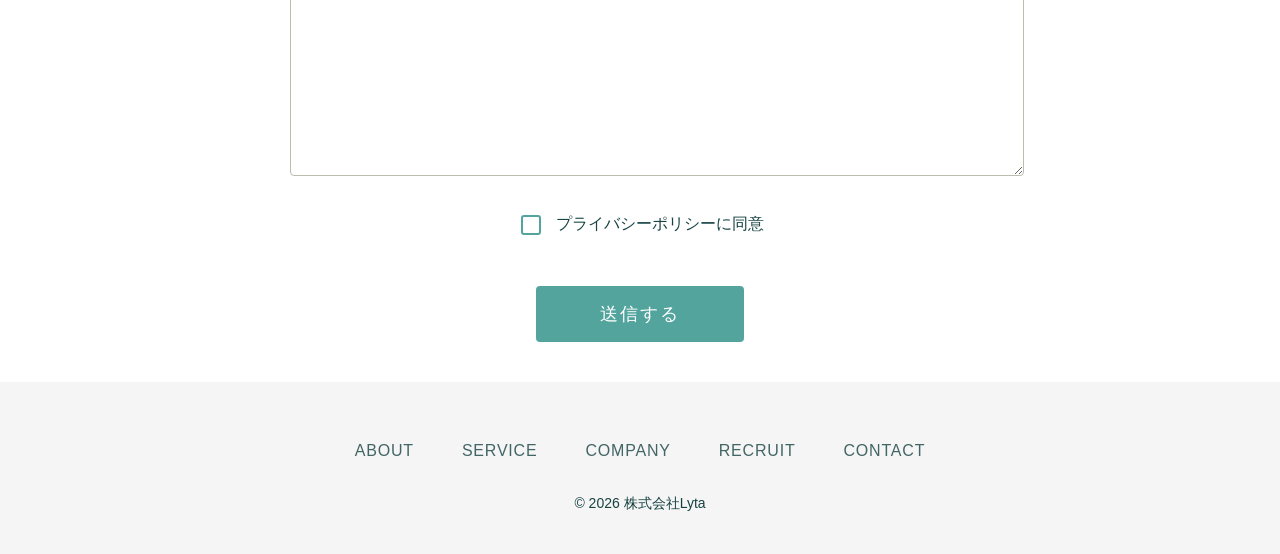
==== commit 2ab35178: "プライバシーポリシーの追加" ====
--- a/mizuki.html
+++ b/mizuki.html
@@ -368,6 +368,19 @@
             class="form-textarea" 
             rows="8" 
             required></textarea>
+        </div>
+
+        <!-- プライバシーポリシー同意 -->
+        <div class="form-checkbox">
+          <label class="checkbox-label">
+            <input 
+              type="checkbox" 
+              id="privacy" 
+              name="privacy" 
+              class="checkbox-input" 
+              required>
+            <span class="checkbox-text">プライバシーポリシーに同意</span>
+          </label>
         </div>
 
         <!-- 送信ボタン -->
--- a/index.css
+++ b/index.css
@@ -848,6 +848,53 @@
   min-height: 150px;
 }
 
+/* チェックボックス */
+.form-checkbox {
+  margin: 32px 0;
+  display: flex;
+  justify-content: center;
+}
+
+.checkbox-label {
+  display: flex;
+  align-items: center;
+  cursor: pointer;
+  gap: 12px;
+}
+
+.checkbox-input {
+  width: 20px;
+  height: 20px;
+  cursor: pointer;
+  appearance: none;
+  -webkit-appearance: none;
+  border: 2px solid #54a49e;
+  border-radius: 3px;
+  background-color: #ffffff;
+  position: relative;
+  transition: all 0.3s ease;
+}
+
+.checkbox-input:checked {
+  background-color: #54a49e;
+}
+
+.checkbox-input:checked::after {
+  content: '✓';
+  position: absolute;
+  color: #ffffff;
+  font-size: 16px;
+  font-weight: bold;
+  top: 50%;
+  left: 50%;
+  transform: translate(-50%, -50%);
+}
+
+.checkbox-text {
+  color: #003030e8;
+  font-size: 16px;
+}
+
 /* 送信ボタン */
 .form-submit {
   text-align: center;
